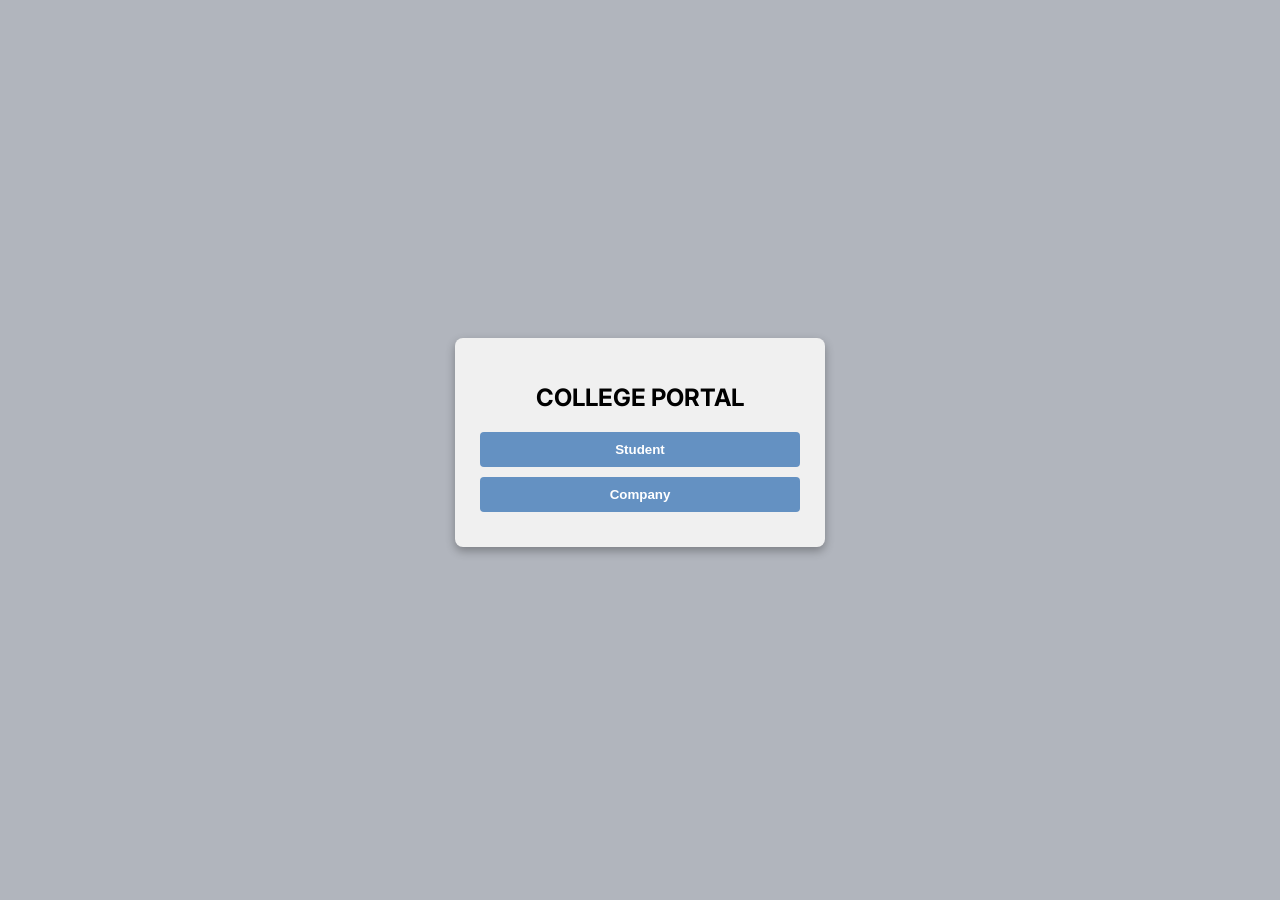
==== index.html @ a31f24ee "placement project new project name college placement" ====
<!DOCTYPE html>
<html lang="en">
<head>
<meta charset="UTF-8">
<meta name="viewport" content="width=device-width, initial-scale=1.0">
<title>College Portal</title>

<link rel="stylesheet" href="stylee.css">
<link rel="stylesheet" href="https://cdnjs.cloudflare.com/ajax/libs/font-awesome/6.5.0/css/all.min.css">
<link href="https://fonts.googleapis.com/css2?family=Inter:wght@300;400;600&display=swap" rel="stylesheet">

</head>
<body>

<div id="loginpage">

    <div class="loginoptions" id="loginoptions">
        <h2>College Portal</h2>
        <button type="button" class="studentbtn" onclick="showStudentLogin()">Student</button>
        <button type="button" class="companybtn" onclick="showCompanyLogin()">Company</button>
    </div>

    <div class="studentlogin" id="studentlogin" style="display:none;">
        <h2>Student Login</h2>
        <div id="student_login_msg" class="form-msg"></div>

        <label>Username :</label>
        <input type="text" id="student_login_username" placeholder="Username">

        <label>Password :</label>
        <input type="password" id="student_login_password" placeholder="Password">

        <button type="button" class="loginbtn" onclick="studentLogin()">Login</button>
        <button type="button" class="backbtn" onclick="showOptions()">Back</button>

        <p>
            Don't have an account?
            <a href="#" onclick="showStudentRegister()">Register here</a>
        </p>
    </div>

    <div class="companylogin" id="companylogin" style="display:none;">
        <h2>Company Login</h2>
        <div id="company_login_msg" class="form-msg"></div>

        <label>Company Name :</label>
        <input type="text" id="company_login_name" placeholder="Company Name">

        <label>Password :</label>
        <input type="password" id="company_login_password" placeholder="Password">

        <button type="button" class="loginbtn" onclick="companyLogin()">Login</button>
        <button type="button" class="backbtn" onclick="showOptions()">Back</button>

        <p>
            Don't have an account?
            <a href="#" onclick="showCompanyRegister()">Register here</a>
        </p>
    </div>

    <div class="studentregister" id="studentregister" style="display:none;">
        <h2>Student Registration</h2>
        <div id="student_reg_msg" class="form-msg"></div>

        <label>Full Name :</label>
        <input type="text" id="student_reg_fullname" placeholder="Full Name">

        <label>Department :</label>
        <input type="text" id="student_reg_department" placeholder="Department">

        <label>Phone Number :</label>
        <input type="number" id="student_reg_phone" placeholder="Phone Number">

        <label>Username :</label>
        <input type="text" id="student_reg_username" placeholder="Username">

        <label>Email :</label>
        <input type="email" id="student_reg_email" placeholder="Email">

        <label>Password :</label>
        <input type="password" id="student_reg_password" placeholder="Password">

        <button type="button" class="registerbtn" onclick="studentRegister()">Create Student Account</button>
        <button type="button" class="backbtn" onclick="showOptions()">Back</button>

        <p>
            Already have an account?
            <a href="#" onclick="showStudentLogin()">Login here</a>
        </p>
    </div>

    <div class="companyregister" id="companyregister" style="display:none;">
        <h2>Company Registration</h2>
        <div id="company_reg_msg" class="form-msg"></div>

        <label>Company Name :</label>
        <input type="text" id="company_reg_name" placeholder="Company Name">

        <label>Email :</label>
        <input type="email" id="company_reg_email" placeholder="Email">

        <label>Password :</label>
        <input type="password" id="company_reg_password" placeholder="Password">

        <button type="button" class="registerbtn" onclick="companyRegister()">Register Company <i class="fa-solid fa-arrow-right"></i></button>
        <button type="button" class="backbtn" onclick="showOptions()">Back</button>

        <p>
            Already have an account?
            <a href="#" onclick="showCompanyLogin()">Login here</a>
        </p>
    </div>

</div>

<script src="stylee.js"></script>
</body>
</html>
---- stylee.css ----
/* ===== index.html start ===== */
/* ==========================================================
   1. GLOBAL RESET & BODY
   ========================================================== */
body {
    font-family: 'Inter', sans-serif;
    background-color: #b1b5bd; /* Your chosen gray background */
    margin: 0;
    padding: 0;
    overflow-x: hidden;
}

/* ==========================================================
   2. LOGIN PAGE (index.html) - Kept exactly as your original
   ========================================================== */
#loginpage {
    height: 100vh;
    display: flex;
    justify-content: center;
    align-items: center;
    flex-direction: column;
}

.loginoptions,
.studentlogin,
.companylogin,
.studentregister,
.companyregister {
    background-color: #f0f0f0;
    padding: 25px;
    border-radius: 8px;
    box-shadow: 0 4px 10px rgba(0, 0, 0, 0.3);
    width: 320px;
    text-align: center;
    margin-bottom: 15px;
}

label {
    font-weight: 600;
    margin-bottom: 5px;
    display: block;
    text-align: left;
}

input {
    padding: 10px;
    border: 1px solid #ccc;
    border-radius: 4px;
    width: 100%;
    box-sizing: border-box;
    margin-bottom: 15px;
}

.studentbtn, .companybtn, .loginbtn, .registerbtn, .backbtn {
    padding: 10px;
    border: none;
    border-radius: 4px;
    cursor: pointer;
    font-weight: 600;
    transition: transform 0.3s, background-color 0.3s;
    width: 100%;
    margin-bottom: 10px;
}

.studentbtn, .companybtn, .loginbtn {
    background-color: #6491c2;
    color: white;
}

.registerbtn {
    background-color: #ec3131;
    color: white;
}

.backbtn {
    background-color: #999;
    color: white;
}

.studentbtn:hover, .companybtn:hover, .loginbtn:hover, .registerbtn:hover {
    transform: scale(1.02);
    opacity: 0.9;
}

h1, h2 {
    font-family: 'Inter', sans-serif;
    color: black;
    margin-bottom: 20px;
    text-transform: uppercase;
}

/* ==========================================================
   3. SIDEBAR NAVIGATION
   ========================================================== */
.sidebar {
    position: fixed;
    left: -250px;
    top: 0;
    width: 250px;
    height: 100%;
    background: #111827;
    color: white;
    transition: left 0.3s ease;
    padding-top: 20px;
    z-index: 1001;
}

.sidebar.active {
    left: 0;
}

.sidebar-header {
    text-align: center;
    padding: 0 20px;
}

.sidebar-header h2 {
    color: white;
    margin-bottom: 10px;
    text-transform: none;
}

.sidebar-menu {
    list-style: none;
    padding: 0;
    margin-top: 20px;
}

.sidebar-menu li {
    padding: 15px 25px;
    cursor: pointer;
    display: flex;
    align-items: center;
    gap: 15px;
}

.sidebar-menu li:hover {
    background: #374151;
}

/* ==========================================================
   4. MAIN CONTENT AREA (The Fix for Disappearing Icons)
   ========================================================== */
.main-content {
    background-color: rgb(198, 210, 216);
    min-height: 100vh;
    /* Added transition for width to ensure icons don't hide */
    transition: margin-left 0.3s ease, width 0.3s ease; 
    margin-left: 0;
    width: 100%;
    box-sizing: border-box;
}

/* Pushes content AND recalculates width so icons stay on screen */
.sidebar.active ~ .main-content {
    margin-left: 250px;
    width: calc(100% - 250px);
}

.top-navbar {
    background-color: white;
    display: flex;
    justify-content: space-between;
    align-items: center;
    padding: 15px 25px;
    box-shadow: 0 2px 4px rgba(0, 0, 0, 0.05);
}

.welcome-section {
    display: flex;
    align-items: center;
    gap: 15px;
}

.welcome-section h1 {
    font-size: 1.4rem;
    margin: 0;
    text-transform: none;
}

.menu-toggle {
    background: #f3f4f6;
    border: 1px solid #ddd;
    padding: 8px 12px;
    border-radius: 8px;
    cursor: pointer;
    font-size: 1.1rem;
}

/* SEARCH BAR */
.search-container {
    background: #f9fafb;
    border: 1px solid #6366f1;
    border-radius: 30px;
    padding: 8px 15px;
    display: flex;
    align-items: center;
    width: 300px;
}

.search-container input {
    border: none;
    background: transparent;
    margin: 0;
    padding: 5px;
    width: 100%;
}

/* USER ACTIONS (Bell & Profile) */
.user-actions {
    display: flex;
    align-items: center;
    gap: 15px;
}

.notification-icon {
    position: relative;
    font-size: 1.2rem;
    color: #f59e0b;
    cursor: pointer;
}

.notification-icon .dot {
    position: absolute;
    top: -2px;
    right: -2px;
    height: 8px;
    width: 8px;
    background: red;
    border-radius: 50%;
    border: 2px solid white;
}

.profile-circle {
    background: #6366f1;
    width: 40px;
    height: 40px;
    border-radius: 50%;
}

/* ==========================================================
   5. DASHBOARD HOME STYLES
   ========================================================== */
.dashboard-home {
    padding: 25px;
}

.stats-grid {
    display: grid;
    grid-template-columns: repeat(auto-fit, minmax(240px, 1fr));
    gap: 20px;
    margin-bottom: 30px;
}

.stat-card {
    background: white;
    padding: 20px;
    border-radius: 12px;
    display: flex;
    align-items: center;
    gap: 15px;
    box-shadow: 0 2px 10px rgba(0, 0, 0, 0.05);
    transition: transform 0.2s;
}

.stat-card:hover {
    transform: translateY(-5px);
}

.stat-icon {
    width: 50px;
    height: 50px;
    border-radius: 10px;
    display: flex;
    justify-content: center;
    align-items: center;
    font-size: 1.3rem;
}

.blue { background: #e0e7ff; color: #4338ca; }
.green { background: #dcfce7; color: #15803d; }
.orange { background: #fef3c7; color: #b45309; }

.stat-info h3 { margin: 0; font-size: 1.5rem; }
.stat-info p { margin: 0; color: #6b7280; font-size: 0.9rem; }

.recent-activity {
    background: white;
    padding: 25px;
    border-radius: 12px;
    box-shadow: 0 2px 10px rgba(0, 0, 0, 0.05);
}

.activity-item {
    display: flex;
    justify-content: space-between;
    padding: 15px 0;
    border-bottom: 1px solid #f3f4f6;
    background-color: #d7dadd;
    padding: 10px;
    border-radius: 5px;
    transition: transform 0.3s;

}
.activity-item:hover {
    transform: translateY(-3px);
    background-color: #f7f9fb;
}

.activity-item:last-child {
    border-bottom: none;
}

/* Success/Error Messages */
.form-msg {
    margin-bottom: 15px;
    padding: 10px;
    border-radius: 4px;
    font-size: 14px;
    display: none;
}
.msg-error { display: block; background: #fee2e2; color: #b91c1c; }
.msg-success { display: block; background: #dcfce7; color: #15803d; }


/* Container for the Grid */
.dashboard-jobs {
    padding: 30px;
    display: grid;
    grid-template-columns: repeat(auto-fit, minmax(300px, 1fr));
    gap: 30px;
    background-color: transparent; /* Changed to match dashboard feel */
}

/* Individual Job Card */
.job-card {
    background: white;
    border-radius: 15px;
    overflow: hidden;
    box-shadow: 0 10px 20px rgba(0,0,0,0.1);
    display: flex;
    flex-direction: column;
    transition: transform 0.3s ease;
}

.job-card:hover {
    transform: translateY(-10px);
}

/* Images at Top and Bottom */
.card-img-top {
    width: 100%;
    height: 300px; /* Reduced height to fit both */
    object-fit: cover;
    display: block;
}

/* Content inside the card */
.job-details {
    padding: 20px;
    text-align: center;
}

.job-title {
    color: #111827;
    font-size: 1.5rem;
    margin-bottom: 10px;
    text-transform: uppercase;
}

.job-details p {
    margin: 8px 0;
    font-size: 0.95rem;
    color: #4b5563;
}

.apply-btn {
    margin-top: 15px;
    padding: 10px 20px;
    background-color: #6366f1;
    color: white;
    border: none;
    border-radius: 5px;
    cursor: pointer;
    font-weight: bold;
    width: 100%;
}

.apply-btn:hover {
    background-color: #4338ca;
}
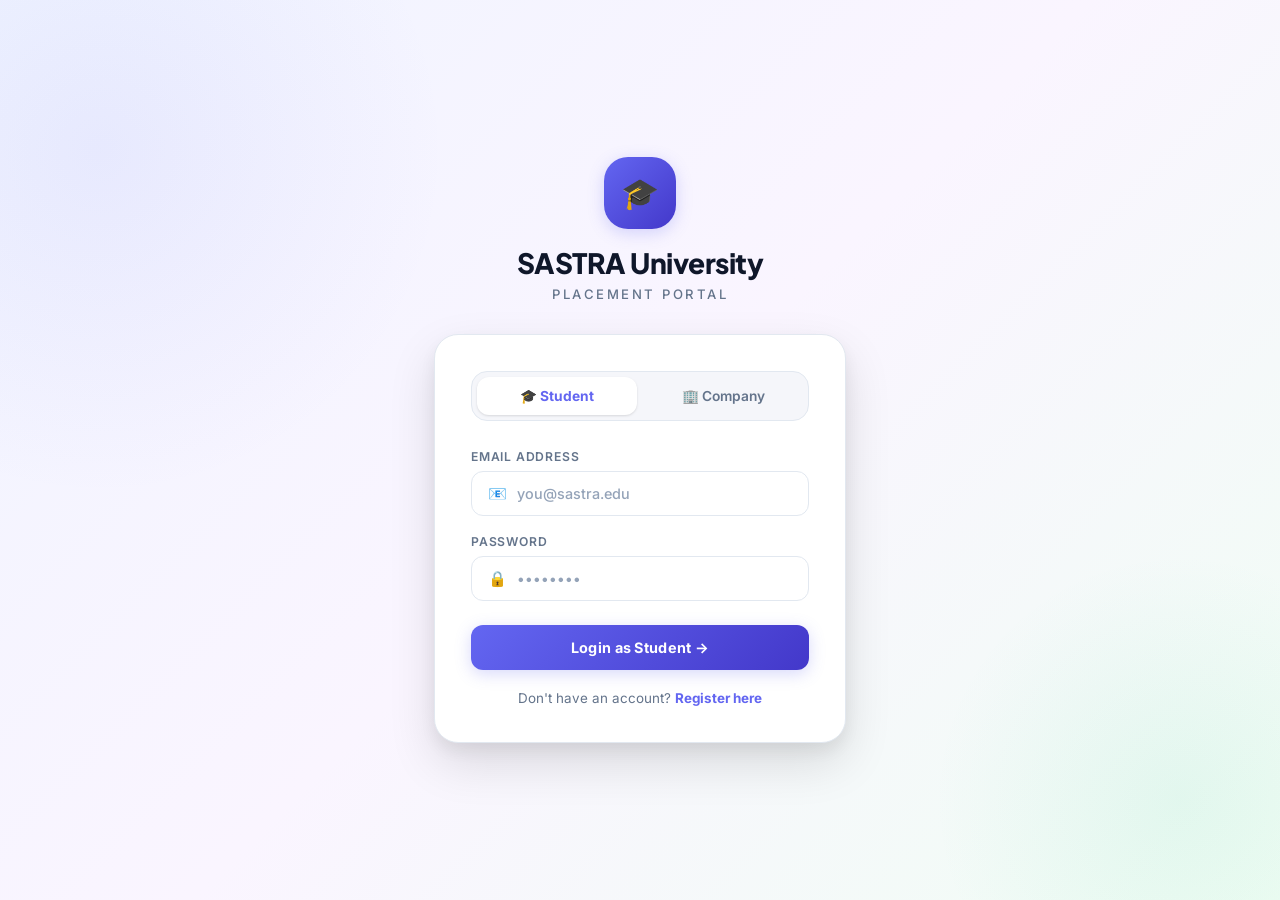
==== commit 5bd3fdce: "change project structure" ====
--- a/index.html
+++ b/index.html
@@ -1,118 +1,271 @@
 <!DOCTYPE html>
 <html lang="en">
 <head>
-<meta charset="UTF-8">
-<meta name="viewport" content="width=device-width, initial-scale=1.0">
-<title>College Portal</title>
-
-<link rel="stylesheet" href="stylee.css">
-<link rel="stylesheet" href="https://cdnjs.cloudflare.com/ajax/libs/font-awesome/6.5.0/css/all.min.css">
-<link href="https://fonts.googleapis.com/css2?family=Inter:wght@300;400;600&display=swap" rel="stylesheet">
-
+  <meta charset="UTF-8" />
+  <meta name="viewport" content="width=device-width, initial-scale=1.0"/>
+  <title>Sastra College – Placement Portal</title>
+  <link rel="stylesheet" href="style.css"/>
 </head>
 <body>
 
-<div id="loginpage">
-
-    <div class="loginoptions" id="loginoptions">
-        <h2>College Portal</h2>
-        <button type="button" class="studentbtn" onclick="showStudentLogin()">Student</button>
-        <button type="button" class="companybtn" onclick="showCompanyLogin()">Company</button>
+<div class="login-page">
+
+  <div class="login-container">
+
+    <!-- Logo -->
+    <div class="login-logo">
+      <div class="logo-icon">🎓</div>
+      <h1>SASTRA University</h1>
+      <p>Placement Portal</p>
     </div>
 
-    <div class="studentlogin" id="studentlogin" style="display:none;">
-        <h2>Student Login</h2>
-        <div id="student_login_msg" class="form-msg"></div>
-
-        <label>Username :</label>
-        <input type="text" id="student_login_username" placeholder="Username">
-
-        <label>Password :</label>
-        <input type="password" id="student_login_password" placeholder="Password">
-
-        <button type="button" class="loginbtn" onclick="studentLogin()">Login</button>
-        <button type="button" class="backbtn" onclick="showOptions()">Back</button>
-
-        <p>
-            Don't have an account?
-            <a href="#" onclick="showStudentRegister()">Register here</a>
-        </p>
+    <!-- Login Card -->
+    <div class="login-card">
+
+      <!-- Toggle -->
+      <div class="login-toggle">
+        <div class="toggle-btn active" id="studentTab" onclick="switchMode('student')">🎓 Student</div>
+        <div class="toggle-btn" id="companyTab" onclick="switchMode('company')">🏢 Company</div>
+      </div>
+
+      <!-- Student Form -->
+      <form class="login-form" id="studentForm" onsubmit="handleLogin(event, 'student')">
+
+        <div id="registerFields" style="display:none; flex-direction:column; gap:20px;">
+          <div class="form-group">
+            <label>Full Name</label>
+            <div class="input-wrapper">
+              <span class="input-icon">👤</span>
+              <input type="text" id="regName" placeholder="e.g. Arun Kumar"/>
+            </div>
+          </div>
+          <div class="form-group">
+            <label>Department</label>
+            <div class="input-wrapper">
+              <span class="input-icon">🏛️</span>
+              <input type="text" id="regDept" placeholder="e.g. B.Tech CSE"/>
+            </div>
+          </div>
+          <div class="form-group">
+            <label>Register Number</label>
+            <div class="input-wrapper">
+              <span class="input-icon">🪪</span>
+              <input type="text" id="regRollNo" placeholder="e.g. 121003567"/>
+            </div>
+          </div>
+        </div>
+
+        <div class="form-group">
+          <label>Email Address</label>
+          <div class="input-wrapper">
+            <span class="input-icon">📧</span>
+            <input type="email" id="studentEmail" placeholder="you@sastra.edu" required/>
+          </div>
+        </div>
+
+        <div class="form-group">
+          <label>Password</label>
+          <div class="input-wrapper">
+            <span class="input-icon">🔒</span>
+            <input type="password" id="studentPassword" placeholder="••••••••" required/>
+          </div>
+        </div>
+
+        <button type="submit" class="btn-accent" id="studentSubmitBtn">Login as Student →</button>
+      </form>
+
+      <!-- Company Form -->
+      <form class="login-form" id="companyForm" style="display:none;" onsubmit="handleLogin(event, 'company')">
+
+        <div id="companyRegFields" style="display:none; flex-direction:column; gap:20px;">
+          <div class="form-group">
+            <label>Company Name</label>
+            <div class="input-wrapper">
+              <span class="input-icon">🏢</span>
+              <input type="text" id="compRegName" placeholder="e.g. Infosys Limited"/>
+            </div>
+          </div>
+          <div class="form-group">
+            <label>Industry</label>
+            <div class="input-wrapper">
+              <span class="input-icon">⚙️</span>
+              <input type="text" id="compRegIndustry" placeholder="e.g. Information Technology"/>
+            </div>
+          </div>
+        </div>
+
+        <div class="form-group">
+          <label>Company Email</label>
+          <div class="input-wrapper">
+            <span class="input-icon">📧</span>
+            <input type="email" id="companyEmail" placeholder="hr@company.com" required/>
+          </div>
+        </div>
+
+        <div class="form-group">
+          <label>Password</label>
+          <div class="input-wrapper">
+            <span class="input-icon">🔒</span>
+            <input type="password" id="companyPassword" placeholder="••••••••" required/>
+          </div>
+        </div>
+
+        <button type="submit" class="btn-accent" id="companySubmitBtn">Login as Company →</button>
+      </form>
+
+      <div class="login-footer">
+        <span id="footerText">Don't have an account?</span>
+        <a href="#" id="toggleFormLink" onclick="toggleRegister(event)"> Register here</a>
+      </div>
+
     </div>
-
-    <div class="companylogin" id="companylogin" style="display:none;">
-        <h2>Company Login</h2>
-        <div id="company_login_msg" class="form-msg"></div>
-
-        <label>Company Name :</label>
-        <input type="text" id="company_login_name" placeholder="Company Name">
-
-        <label>Password :</label>
-        <input type="password" id="company_login_password" placeholder="Password">
-
-        <button type="button" class="loginbtn" onclick="companyLogin()">Login</button>
-        <button type="button" class="backbtn" onclick="showOptions()">Back</button>
-
-        <p>
-            Don't have an account?
-            <a href="#" onclick="showCompanyRegister()">Register here</a>
-        </p>
-    </div>
-
-    <div class="studentregister" id="studentregister" style="display:none;">
-        <h2>Student Registration</h2>
-        <div id="student_reg_msg" class="form-msg"></div>
-
-        <label>Full Name :</label>
-        <input type="text" id="student_reg_fullname" placeholder="Full Name">
-
-        <label>Department :</label>
-        <input type="text" id="student_reg_department" placeholder="Department">
-
-        <label>Phone Number :</label>
-        <input type="number" id="student_reg_phone" placeholder="Phone Number">
-
-        <label>Username :</label>
-        <input type="text" id="student_reg_username" placeholder="Username">
-
-        <label>Email :</label>
-        <input type="email" id="student_reg_email" placeholder="Email">
-
-        <label>Password :</label>
-        <input type="password" id="student_reg_password" placeholder="Password">
-
-        <button type="button" class="registerbtn" onclick="studentRegister()">Create Student Account</button>
-        <button type="button" class="backbtn" onclick="showOptions()">Back</button>
-
-        <p>
-            Already have an account?
-            <a href="#" onclick="showStudentLogin()">Login here</a>
-        </p>
-    </div>
-
-    <div class="companyregister" id="companyregister" style="display:none;">
-        <h2>Company Registration</h2>
-        <div id="company_reg_msg" class="form-msg"></div>
-
-        <label>Company Name :</label>
-        <input type="text" id="company_reg_name" placeholder="Company Name">
-
-        <label>Email :</label>
-        <input type="email" id="company_reg_email" placeholder="Email">
-
-        <label>Password :</label>
-        <input type="password" id="company_reg_password" placeholder="Password">
-
-        <button type="button" class="registerbtn" onclick="companyRegister()">Register Company <i class="fa-solid fa-arrow-right"></i></button>
-        <button type="button" class="backbtn" onclick="showOptions()">Back</button>
-
-        <p>
-            Already have an account?
-            <a href="#" onclick="showCompanyLogin()">Login here</a>
-        </p>
-    </div>
+  </div>
 
 </div>
 
-<script src="stylee.js"></script>
+<div id="toast-container"></div>
+
+<script>
+  // ===== STATE =====
+  let currentMode = 'student';
+  let isRegister = false;
+
+  // ===== SWITCH STUDENT / COMPANY =====
+  function switchMode(mode) {
+    currentMode = mode;
+    document.getElementById('studentTab').classList.toggle('active', mode === 'student');
+    document.getElementById('companyTab').classList.toggle('active', mode === 'company');
+    document.getElementById('studentForm').style.display  = mode === 'student' ? 'flex' : 'none';
+    document.getElementById('companyForm').style.display  = mode === 'company' ? 'flex' : 'none';
+    // Reset register state
+    isRegister = false;
+    updateFormUI();
+  }
+
+  // ===== TOGGLE REGISTER / LOGIN =====
+  function toggleRegister(e) {
+    e.preventDefault();
+    isRegister = !isRegister;
+    updateFormUI();
+  }
+
+  function updateFormUI() {
+    const regFields    = document.getElementById('registerFields');
+    const compRegFields = document.getElementById('companyRegFields');
+    const footerText   = document.getElementById('footerText');
+    const link         = document.getElementById('toggleFormLink');
+    const studentBtn   = document.getElementById('studentSubmitBtn');
+    const companyBtn   = document.getElementById('companySubmitBtn');
+
+    if (isRegister) {
+      regFields.style.display     = 'flex';
+      compRegFields.style.display = 'flex';
+      footerText.textContent      = 'Already have an account?';
+      link.textContent            = ' Login here';
+      studentBtn.textContent      = 'Create Student Account →';
+      companyBtn.textContent      = 'Register Company →';
+    } else {
+      regFields.style.display     = 'none';
+      compRegFields.style.display = 'none';
+      footerText.textContent      = "Don't have an account?";
+      link.textContent            = ' Register here';
+      studentBtn.textContent      = 'Login as Student →';
+      companyBtn.textContent      = 'Login as Company →';
+    }
+  }
+
+  // ===== HANDLE LOGIN / REGISTER =====
+  function handleLogin(e, type) {
+    e.preventDefault();
+
+    if (type === 'student') {
+      const email = document.getElementById('studentEmail').value;
+      const pass  = document.getElementById('studentPassword').value;
+
+      if (isRegister) {
+        const name   = document.getElementById('regName').value;
+        const dept   = document.getElementById('regDept').value;
+        const rollNo = document.getElementById('regRollNo').value;
+
+        if (!name || !dept || !rollNo) { showToast('Please fill all fields!', 'error'); return; }
+
+        const studentData = { name, dept, rollNo, email, pass,
+          skills: ['JavaScript', 'Python', 'SQL', 'React'],
+          projects: [
+            { title: 'E-Commerce Website', desc: 'Full-stack shopping portal with payment integration.', tags: ['React', 'Node.js', 'MongoDB'] },
+            { title: 'Library Management System', desc: 'Desktop app for tracking books and members.', tags: ['Java', 'MySQL'] }
+          ]
+        };
+        localStorage.setItem('sastra_student', JSON.stringify(studentData));
+        localStorage.setItem('sastra_user_type', 'student');
+        showToast('Account created! Redirecting…', 'success');
+        setTimeout(() => window.location.href = 'dashboard.html', 1200);
+
+      } else {
+        const stored = JSON.parse(localStorage.getItem('sastra_student') || '{}');
+        if (stored.email === email && stored.pass === pass) {
+          localStorage.setItem('sastra_user_type', 'student');
+          showToast('Welcome back, ' + stored.name + '!', 'success');
+          setTimeout(() => window.location.href = 'dashboard.html', 1000);
+        } else {
+          // Demo: auto-create a demo student
+          const demoStudent = {
+            name: 'Arun Kumar', dept: 'B.Tech CSE', rollNo: '121003567', email, pass,
+            skills: ['JavaScript', 'Python', 'React', 'SQL', 'Node.js', 'C++', 'Data Structures', 'Machine Learning'],
+            projects: [
+              { title: 'Smart Attendance System', desc: 'Face-recognition based attendance tracker using OpenCV and Python Flask backend.', tags: ['Python', 'OpenCV', 'Flask'] },
+              { title: 'E-Commerce Platform', desc: 'MERN stack shopping portal with Razorpay payment gateway and admin panel.', tags: ['React', 'Node.js', 'MongoDB'] },
+              { title: 'Library Management System', desc: 'Java Swing desktop application for managing books and member records with MySQL.', tags: ['Java', 'MySQL', 'Swing'] }
+            ]
+          };
+          localStorage.setItem('sastra_student', JSON.stringify(demoStudent));
+          localStorage.setItem('sastra_user_type', 'student');
+          showToast('Demo login successful! Welcome, Arun!', 'info');
+          setTimeout(() => window.location.href = 'dashboard.html', 1200);
+        }
+      }
+
+    } else {
+      const email = document.getElementById('companyEmail').value;
+      const pass  = document.getElementById('companyPassword').value;
+
+      if (isRegister) {
+        const name     = document.getElementById('compRegName').value;
+        const industry = document.getElementById('compRegIndustry').value;
+        if (!name || !industry) { showToast('Please fill all fields!', 'error'); return; }
+
+        const compData = { name, industry, email, pass };
+        localStorage.setItem('sastra_company', JSON.stringify(compData));
+        localStorage.setItem('sastra_user_type', 'company');
+        showToast('Company registered! Redirecting…', 'success');
+        setTimeout(() => window.location.href = 'company.html', 1200);
+      } else {
+        const stored = JSON.parse(localStorage.getItem('sastra_company') || '{}');
+        if (stored.email === email && stored.pass === pass) {
+          localStorage.setItem('sastra_user_type', 'company');
+          showToast('Welcome back, ' + stored.name + '!', 'success');
+          setTimeout(() => window.location.href = 'company.html', 1000);
+        } else {
+          const demoComp = { name: 'TCS Recruitment', industry: 'Information Technology', email, pass };
+          localStorage.setItem('sastra_company', JSON.stringify(demoComp));
+          localStorage.setItem('sastra_user_type', 'company');
+          showToast('Demo company login successful!', 'info');
+          setTimeout(() => window.location.href = 'company.html', 1200);
+        }
+      }
+    }
+  }
+
+  // ===== TOAST =====
+  function showToast(message, type = 'info') {
+    const icons = { success: '✅', error: '❌', info: 'ℹ️' };
+    const toast = document.createElement('div');
+    toast.className = `toast ${type}`;
+    toast.innerHTML = `<span class="toast-icon">${icons[type]}</span><span>${message}</span>`;
+    document.getElementById('toast-container').appendChild(toast);
+    setTimeout(() => toast.remove(), 3200);
+  }
+</script>
+
 </body>
-</html>+</html>
--- a/style.css
+++ b/style.css
@@ -0,0 +1,1545 @@
+@import url('https://fonts.googleapis.com/css2?family=Inter:wght@300;400;500;600;700;800;900&family=Plus+Jakarta+Sans:wght@400;500;600;700;800&display=swap');
+
+/* ===========================
+   DESIGN TOKENS
+   =========================== */
+:root {
+  /* Surface Colors */
+  --bg-base:        #f5f6fa;
+  --bg-white:       #ffffff;
+  --bg-card:        #ffffff;
+  --bg-sidebar:     #0f172a;
+  --bg-hover:       #f1f5f9;
+
+  /* Accent Palette — Indigo */
+  --accent:         #6366f1;
+  --accent-light:   #818cf8;
+  --accent-dark:    #4338ca;
+  --accent-bg:      #eef2ff;
+
+  /* Semantic Colors */
+  --success:        #10b981;
+  --success-bg:     #d1fae5;
+  --warning:        #f59e0b;
+  --warning-bg:     #fef3c7;
+  --danger:         #ef4444;
+  --danger-bg:      #fee2e2;
+  --info:           #3b82f6;
+  --info-bg:        #dbeafe;
+
+  /* Text */
+  --text-primary:   #0f172a;
+  --text-secondary: #64748b;
+  --text-muted:     #94a3b8;
+  --text-sidebar:   #94a3b8;
+  --text-sidebar-active: #ffffff;
+
+  /* Border */
+  --border:         #e2e8f0;
+  --border-focus:   #6366f1;
+
+  /* Shadow */
+  --shadow-xs:  0 1px 2px rgba(0,0,0,0.05);
+  --shadow-sm:  0 1px 3px rgba(0,0,0,0.08), 0 1px 2px rgba(0,0,0,0.05);
+  --shadow-md:  0 4px 6px rgba(0,0,0,0.07), 0 2px 4px rgba(0,0,0,0.05);
+  --shadow-lg:  0 10px 24px rgba(0,0,0,0.09), 0 4px 8px rgba(0,0,0,0.04);
+  --shadow-xl:  0 20px 48px rgba(0,0,0,0.12), 0 8px 16px rgba(0,0,0,0.06);
+  --shadow-accent: 0 4px 16px rgba(99,102,241,0.25);
+
+  /* Layout */
+  --sidebar-width:  260px;
+  --header-height:  68px;
+
+  /* Radii */
+  --r-sm:   8px;
+  --r-md:   12px;
+  --r-lg:   16px;
+  --r-xl:   24px;
+  --r-full: 9999px;
+
+  /* Transitions */
+  --t-fast:   all 0.15s ease;
+  --t-base:   all 0.25s ease;
+  --t-slow:   all 0.35s cubic-bezier(0.4, 0, 0.2, 1);
+}
+
+/* ===========================
+   GLOBAL RESET & BASE
+   =========================== */
+*, *::before, *::after {
+  box-sizing: border-box;
+  margin: 0;
+  padding: 0;
+}
+
+html { scroll-behavior: smooth; }
+
+body {
+  font-family: 'Inter', sans-serif;
+  background-color: var(--bg-base);
+  color: var(--text-primary);
+  min-height: 100vh;
+  overflow-x: hidden;
+  -webkit-font-smoothing: antialiased;
+}
+
+a { text-decoration: none; color: inherit; }
+ul { list-style: none; }
+button { cursor: pointer; font-family: inherit; border: none; background: none; }
+input, textarea, select { font-family: inherit; outline: none; border: none; background: none; }
+
+/* ===========================
+   SCROLLBAR
+   =========================== */
+::-webkit-scrollbar { width: 5px; }
+::-webkit-scrollbar-track { background: transparent; }
+::-webkit-scrollbar-thumb {
+  background: var(--border);
+  border-radius: var(--r-full);
+}
+::-webkit-scrollbar-thumb:hover { background: var(--text-muted); }
+
+/* ===========================
+   LOGIN PAGE
+   =========================== */
+.login-page {
+  min-height: 100vh;
+  display: flex;
+  align-items: center;
+  justify-content: center;
+  background: linear-gradient(135deg, #f0f4ff 0%, #faf5ff 50%, #f0fdf4 100%);
+  position: relative;
+  overflow: hidden;
+}
+
+/* Decorative blobs */
+.login-page::before {
+  content: '';
+  position: absolute;
+  width: 700px; height: 700px;
+  border-radius: 50%;
+  background: radial-gradient(circle, rgba(99,102,241,0.08) 0%, transparent 70%);
+  top: -200px; left: -250px;
+  pointer-events: none;
+}
+
+.login-page::after {
+  content: '';
+  position: absolute;
+  width: 500px; height: 500px;
+  border-radius: 50%;
+  background: radial-gradient(circle, rgba(16,185,129,0.07) 0%, transparent 70%);
+  bottom: -150px; right: -150px;
+  pointer-events: none;
+}
+
+.login-container {
+  width: 100%;
+  max-width: 460px;
+  padding: 24px;
+  position: relative;
+  z-index: 1;
+  animation: fadeSlideUp 0.5s ease both;
+}
+
+@keyframes fadeSlideUp {
+  from { opacity: 0; transform: translateY(20px); }
+  to   { opacity: 1; transform: translateY(0); }
+}
+
+/* Logo */
+.login-logo {
+  text-align: center;
+  margin-bottom: 32px;
+}
+
+.login-logo .logo-icon {
+  width: 72px; height: 72px;
+  border-radius: var(--r-xl);
+  background: linear-gradient(135deg, var(--accent), var(--accent-dark));
+  display: flex; align-items: center; justify-content: center;
+  margin: 0 auto 16px;
+  font-size: 1.9rem;
+  box-shadow: var(--shadow-accent);
+}
+
+.login-logo h1 {
+  font-family: 'Plus Jakarta Sans', sans-serif;
+  font-size: 1.75rem;
+  font-weight: 800;
+  color: var(--text-primary);
+  letter-spacing: -0.5px;
+}
+
+.login-logo p {
+  color: var(--text-secondary);
+  font-size: 0.82rem;
+  font-weight: 500;
+  letter-spacing: 2.5px;
+  text-transform: uppercase;
+  margin-top: 6px;
+}
+
+/* Login Card */
+.login-card {
+  background: var(--bg-white);
+  border-radius: var(--r-xl);
+  box-shadow: var(--shadow-xl);
+  padding: 36px;
+  border: 1px solid var(--border);
+}
+
+/* Toggle Tabs */
+.login-toggle {
+  display: flex;
+  gap: 6px;
+  padding: 5px;
+  border-radius: var(--r-lg);
+  background: var(--bg-base);
+  border: 1px solid var(--border);
+  margin-bottom: 28px;
+}
+
+.toggle-btn {
+  flex: 1;
+  padding: 11px;
+  border-radius: var(--r-md);
+  font-size: 0.86rem;
+  font-weight: 600;
+  color: var(--text-secondary);
+  transition: var(--t-base);
+  text-align: center;
+  cursor: pointer;
+}
+
+.toggle-btn.active {
+  background: var(--bg-white);
+  color: var(--accent);
+  box-shadow: var(--shadow-sm);
+  font-weight: 700;
+}
+
+/* Form */
+.login-form { display: flex; flex-direction: column; gap: 18px; }
+.form-group { display: flex; flex-direction: column; gap: 7px; }
+
+.form-group label {
+  font-size: 0.76rem;
+  font-weight: 600;
+  color: var(--text-secondary);
+  letter-spacing: 0.8px;
+  text-transform: uppercase;
+}
+
+.input-wrapper {
+  display: flex;
+  align-items: center;
+  gap: 10px;
+  padding: 12px 16px;
+  border-radius: var(--r-md);
+  border: 1.5px solid var(--border);
+  background: var(--bg-white);
+  transition: var(--t-fast);
+}
+
+.input-wrapper:focus-within {
+  border-color: var(--accent);
+  box-shadow: 0 0 0 3px rgba(99,102,241,0.1);
+}
+
+.input-wrapper .input-icon {
+  font-size: 0.95rem;
+  color: var(--text-muted);
+  flex-shrink: 0;
+}
+
+.input-wrapper input {
+  flex: 1;
+  font-size: 0.9rem;
+  color: var(--text-primary);
+  font-weight: 500;
+}
+
+.input-wrapper input::placeholder { color: var(--text-muted); }
+
+/* Primary Button */
+.btn-accent {
+  padding: 14px;
+  border-radius: var(--r-md);
+  background: linear-gradient(135deg, var(--accent), var(--accent-dark));
+  color: white;
+  font-size: 0.9rem;
+  font-weight: 700;
+  letter-spacing: 0.3px;
+  box-shadow: var(--shadow-accent);
+  transition: var(--t-base);
+  width: 100%;
+  margin-top: 6px;
+}
+
+.btn-accent:hover {
+  transform: translateY(-1px);
+  box-shadow: 0 6px 24px rgba(99,102,241,0.35);
+}
+
+.btn-accent:active {
+  transform: translateY(0);
+  box-shadow: var(--shadow-sm);
+}
+
+.login-footer {
+  text-align: center;
+  margin-top: 20px;
+  font-size: 0.84rem;
+  color: var(--text-secondary);
+}
+
+.login-footer a {
+  color: var(--accent);
+  font-weight: 700;
+}
+
+/* ===========================
+   LAYOUT (DASHBOARD)
+   =========================== */
+.app-layout {
+  display: flex;
+  min-height: 100vh;
+}
+
+/* ===========================
+   SIDEBAR — Dark
+   =========================== */
+.sidebar {
+  width: var(--sidebar-width);
+  min-height: 100vh;
+  background: var(--bg-sidebar);
+  display: flex;
+  flex-direction: column;
+  position: fixed;
+  top: 0; left: 0;
+  z-index: 100;
+  transition: transform 0.3s cubic-bezier(0.4, 0, 0.2, 1);
+  padding: 0 0 24px;
+  border-right: 1px solid rgba(255,255,255,0.05);
+}
+
+.sidebar.collapsed { transform: translateX(calc(-1 * var(--sidebar-width))); }
+
+/* Brand */
+.sidebar-brand {
+  padding: 24px 20px 18px;
+  border-bottom: 1px solid rgba(255,255,255,0.07);
+  margin-bottom: 16px;
+}
+
+.brand-inner {
+  display: flex;
+  align-items: center;
+  gap: 12px;
+}
+
+.brand-icon {
+  width: 42px; height: 42px;
+  border-radius: var(--r-md);
+  background: linear-gradient(135deg, var(--accent), var(--accent-dark));
+  display: flex; align-items: center; justify-content: center;
+  font-size: 1.15rem;
+  box-shadow: 0 4px 12px rgba(99,102,241,0.4);
+  flex-shrink: 0;
+}
+
+.brand-text h2 {
+  font-family: 'Plus Jakarta Sans', sans-serif;
+  font-size: 1rem;
+  font-weight: 800;
+  color: #ffffff;
+  line-height: 1.1;
+}
+
+.brand-text span {
+  font-size: 0.67rem;
+  font-weight: 500;
+  color: var(--accent-light);
+  letter-spacing: 1.5px;
+  text-transform: uppercase;
+}
+
+/* Section Label */
+.sidebar-section-label {
+  padding: 6px 20px 5px;
+  font-size: 0.63rem;
+  font-weight: 700;
+  color: rgba(148,163,184,0.5);
+  letter-spacing: 2px;
+  text-transform: uppercase;
+}
+
+.sidebar-nav { flex: 1; padding: 0 10px; }
+
+/* Nav Item */
+.nav-item {
+  display: flex;
+  align-items: center;
+  gap: 12px;
+  padding: 11px 14px;
+  border-radius: var(--r-md);
+  color: var(--text-sidebar);
+  font-size: 0.86rem;
+  font-weight: 500;
+  transition: var(--t-base);
+  cursor: pointer;
+  margin-bottom: 3px;
+  position: relative;
+}
+
+.nav-item:hover {
+  color: #ffffff;
+  background: rgba(255,255,255,0.07);
+}
+
+.nav-item.active {
+  color: #ffffff;
+  background: linear-gradient(135deg, rgba(99,102,241,0.25), rgba(67,56,202,0.2));
+  border: 1px solid rgba(99,102,241,0.25);
+  font-weight: 600;
+}
+
+.nav-item.active .nav-icon { color: var(--accent-light); }
+
+.nav-item .nav-icon {
+  font-size: 1rem;
+  flex-shrink: 0;
+  width: 20px;
+  text-align: center;
+}
+
+.nav-item .nav-badge {
+  margin-left: auto;
+  background: var(--accent);
+  color: white;
+  font-size: 0.62rem;
+  font-weight: 700;
+  padding: 2px 7px;
+  border-radius: var(--r-full);
+  min-width: 20px;
+  text-align: center;
+}
+
+/* Sidebar Footer */
+.sidebar-footer {
+  padding: 16px 10px 0;
+  border-top: 1px solid rgba(255,255,255,0.07);
+  margin-top: auto;
+}
+
+.user-card {
+  display: flex;
+  align-items: center;
+  gap: 10px;
+  padding: 12px;
+  border-radius: var(--r-md);
+  background: rgba(255,255,255,0.05);
+  border: 1px solid rgba(255,255,255,0.08);
+  transition: var(--t-base);
+}
+
+.user-card:hover { background: rgba(255,255,255,0.08); }
+
+.user-avatar-sm {
+  width: 36px; height: 36px;
+  border-radius: var(--r-sm);
+  background: linear-gradient(135deg, var(--accent-light), var(--accent));
+  display: flex; align-items: center; justify-content: center;
+  color: white;
+  font-weight: 800;
+  font-size: 0.85rem;
+  flex-shrink: 0;
+}
+
+.user-card-info h4 { font-size: 0.82rem; font-weight: 700; color: #fff; }
+.user-card-info p  { font-size: 0.7rem;  color: var(--text-sidebar); margin-top: 1px; }
+
+/* Mobile toggle */
+.sidebar-toggle-mobile {
+  display: none;
+  position: fixed;
+  bottom: 24px;
+  left: 20px;
+  z-index: 200;
+  width: 50px; height: 50px;
+  border-radius: var(--r-full);
+  background: linear-gradient(135deg, var(--accent), var(--accent-dark));
+  color: white;
+  font-size: 1.2rem;
+  box-shadow: var(--shadow-accent);
+  align-items: center;
+  justify-content: center;
+  border: none;
+}
+
+/* ===========================
+   MAIN CONTENT
+   =========================== */
+.main-content {
+  margin-left: var(--sidebar-width);
+  flex: 1;
+  display: flex;
+  flex-direction: column;
+  min-height: 100vh;
+  background: var(--bg-base);
+  transition: margin-left 0.3s cubic-bezier(0.4, 0, 0.2, 1);
+}
+
+.main-content.expanded { margin-left: 0; }
+
+/* ===========================
+   HEADER
+   =========================== */
+.header {
+  height: var(--header-height);
+  background: var(--bg-white);
+  border-bottom: 1px solid var(--border);
+  display: flex;
+  align-items: center;
+  justify-content: space-between;
+  padding: 0 28px;
+  position: sticky;
+  top: 0;
+  z-index: 50;
+  box-shadow: var(--shadow-xs);
+}
+
+.header-left {
+  display: flex;
+  align-items: center;
+  gap: 14px;
+}
+
+.menu-toggle {
+  width: 40px; height: 40px;
+  border-radius: var(--r-md);
+  display: flex; align-items: center; justify-content: center;
+  color: var(--text-secondary);
+  font-size: 1.05rem;
+  transition: var(--t-fast);
+  cursor: pointer;
+  border: 1px solid var(--border);
+}
+
+.menu-toggle:hover {
+  background: var(--bg-base);
+  color: var(--accent);
+}
+
+.header-title h2 {
+  font-family: 'Plus Jakarta Sans', sans-serif;
+  font-size: 1.1rem;
+  font-weight: 700;
+  color: var(--text-primary);
+}
+
+.header-title p { font-size: 0.74rem; color: var(--text-secondary); margin-top: 1px; }
+
+/* Search Bar */
+.search-bar {
+  display: flex;
+  align-items: center;
+  gap: 10px;
+  padding: 10px 16px;
+  border-radius: var(--r-full);
+  border: 1.5px solid var(--border);
+  background: var(--bg-base);
+  width: 280px;
+  transition: var(--t-fast);
+}
+
+.search-bar:focus-within {
+  border-color: var(--accent);
+  background: var(--bg-white);
+  box-shadow: 0 0 0 3px rgba(99,102,241,0.1);
+}
+
+.search-bar .search-icon { color: var(--text-muted); font-size: 0.85rem; }
+.search-bar input { flex: 1; font-size: 0.86rem; color: var(--text-primary); }
+.search-bar input::placeholder { color: var(--text-muted); }
+
+.header-right {
+  display: flex;
+  align-items: center;
+  gap: 12px;
+}
+
+.header-btn {
+  width: 40px; height: 40px;
+  border-radius: var(--r-md);
+  display: flex; align-items: center; justify-content: center;
+  color: var(--text-secondary);
+  font-size: 1rem;
+  transition: var(--t-fast);
+  cursor: pointer;
+  position: relative;
+  border: 1px solid var(--border);
+  background: var(--bg-white);
+}
+
+.header-btn:hover {
+  background: var(--bg-base);
+  color: var(--accent);
+}
+
+.notif-dot {
+  position: absolute;
+  top: 7px; right: 7px;
+  width: 8px; height: 8px;
+  background: var(--danger);
+  border-radius: 50%;
+  border: 2px solid var(--bg-white);
+}
+
+/* Profile Dropdown */
+.profile-wrapper { position: relative; }
+
+.profile-avatar {
+  width: 40px; height: 40px;
+  border-radius: var(--r-full);
+  background: linear-gradient(135deg, var(--accent-light), var(--accent));
+  box-shadow: var(--shadow-sm);
+  display: flex; align-items: center; justify-content: center;
+  color: white;
+  font-weight: 800;
+  font-size: 0.9rem;
+  cursor: pointer;
+  transition: var(--t-base);
+  user-select: none;
+  border: 2px solid rgba(99,102,241,0.3);
+}
+
+.profile-avatar:hover {
+  box-shadow: var(--shadow-accent);
+  transform: scale(1.05);
+}
+
+.profile-dropdown {
+  position: absolute;
+  top: calc(100% + 10px);
+  right: 0;
+  width: 210px;
+  background: var(--bg-white);
+  border-radius: var(--r-lg);
+  box-shadow: var(--shadow-xl);
+  border: 1px solid var(--border);
+  padding: 8px;
+  display: none;
+  z-index: 200;
+  animation: popIn 0.22s cubic-bezier(0.34, 1.56, 0.64, 1);
+}
+
+.profile-dropdown.open { display: block; }
+
+@keyframes popIn {
+  from { opacity: 0; transform: scale(0.9) translateY(-6px); }
+  to   { opacity: 1; transform: scale(1) translateY(0); }
+}
+
+.dropdown-header {
+  padding: 10px 12px 12px;
+  border-bottom: 1px solid var(--border);
+  margin-bottom: 6px;
+}
+
+.dropdown-header h4 { font-size: 0.86rem; font-weight: 700; color: var(--text-primary); }
+.dropdown-header p  { font-size: 0.75rem; color: var(--text-secondary); margin-top: 1px; }
+
+.dropdown-item {
+  display: flex;
+  align-items: center;
+  gap: 10px;
+  padding: 9px 12px;
+  border-radius: var(--r-sm);
+  font-size: 0.84rem;
+  font-weight: 500;
+  color: var(--text-secondary);
+  transition: var(--t-fast);
+  cursor: pointer;
+}
+
+.dropdown-item:hover {
+  background: var(--bg-base);
+  color: var(--text-primary);
+}
+
+.dropdown-item.danger { color: var(--danger); }
+.dropdown-item.danger:hover { background: var(--danger-bg); }
+
+/* ===========================
+   PAGE CONTENT
+   =========================== */
+.page-content {
+  flex: 1;
+  padding: 28px 32px;
+}
+
+.page { display: none; }
+.page.active {
+  display: block;
+  animation: fadeSlideUp 0.3s ease both;
+}
+
+/* Section Header */
+.section-header {
+  display: flex;
+  align-items: center;
+  justify-content: space-between;
+  margin-bottom: 24px;
+}
+
+.section-header h3 {
+  font-family: 'Plus Jakarta Sans', sans-serif;
+  font-size: 1.2rem;
+  font-weight: 700;
+  color: var(--text-primary);
+}
+
+.section-header p {
+  font-size: 0.8rem;
+  color: var(--text-secondary);
+  margin-top: 2px;
+}
+
+/* ===========================
+   STAT CARDS
+   =========================== */
+.stats-grid {
+  display: grid;
+  grid-template-columns: repeat(auto-fit, minmax(190px, 1fr));
+  gap: 18px;
+  margin-bottom: 28px;
+}
+
+.stat-card {
+  padding: 22px;
+  border-radius: var(--r-lg);
+  background: var(--bg-white);
+  border: 1px solid var(--border);
+  box-shadow: var(--shadow-sm);
+  display: flex;
+  flex-direction: column;
+  gap: 10px;
+  transition: var(--t-base);
+  position: relative;
+  overflow: hidden;
+}
+
+.stat-card::before {
+  content: '';
+  position: absolute;
+  top: 0; left: 0; right: 0;
+  height: 3px;
+  border-radius: var(--r-lg) var(--r-lg) 0 0;
+  background: linear-gradient(90deg, var(--accent), var(--accent-light));
+  opacity: 0;
+  transition: var(--t-base);
+}
+
+.stat-card:hover {
+  transform: translateY(-3px);
+  box-shadow: var(--shadow-lg);
+  border-color: rgba(99,102,241,0.15);
+}
+
+.stat-card:hover::before { opacity: 1; }
+
+.stat-icon-wrap {
+  width: 44px; height: 44px;
+  border-radius: var(--r-md);
+  display: flex; align-items: center; justify-content: center;
+  font-size: 1.2rem;
+}
+
+.stat-icon-wrap.purple { background: var(--accent-bg); }
+.stat-icon-wrap.green  { background: var(--success-bg); }
+.stat-icon-wrap.orange { background: var(--warning-bg); }
+.stat-icon-wrap.red    { background: var(--danger-bg); }
+
+.stat-value {
+  font-family: 'Plus Jakarta Sans', sans-serif;
+  font-size: 1.9rem;
+  font-weight: 800;
+  color: var(--text-primary);
+  line-height: 1;
+  letter-spacing: -0.5px;
+}
+
+.stat-label { font-size: 0.78rem; font-weight: 500; color: var(--text-secondary); }
+
+.stat-trend {
+  display: flex;
+  align-items: center;
+  gap: 4px;
+  font-size: 0.72rem;
+  font-weight: 600;
+  padding: 3px 8px;
+  border-radius: var(--r-full);
+  width: fit-content;
+}
+
+.stat-trend.up   { color: var(--success); background: var(--success-bg); }
+.stat-trend.down { color: var(--danger);  background: var(--danger-bg); }
+
+/* ===========================
+   JOB CARDS
+   =========================== */
+.jobs-header {
+  display: flex;
+  align-items: center;
+  justify-content: space-between;
+  margin-bottom: 20px;
+  flex-wrap: wrap;
+  gap: 12px;
+}
+
+/* Filter Tabs */
+.filter-tabs {
+  display: flex;
+  gap: 4px;
+  padding: 4px;
+  border-radius: var(--r-lg);
+  background: var(--bg-white);
+  border: 1px solid var(--border);
+}
+
+.filter-tab {
+  padding: 7px 16px;
+  border-radius: var(--r-md);
+  font-size: 0.81rem;
+  font-weight: 600;
+  color: var(--text-secondary);
+  transition: var(--t-fast);
+  cursor: pointer;
+  white-space: nowrap;
+}
+
+.filter-tab.active {
+  background: var(--accent);
+  color: white;
+  box-shadow: var(--shadow-accent);
+}
+
+.filter-tab:hover:not(.active) {
+  background: var(--bg-base);
+  color: var(--text-primary);
+}
+
+.jobs-grid {
+  display: grid;
+  grid-template-columns: repeat(auto-fill, minmax(295px, 1fr));
+  gap: 18px;
+}
+
+/* Job Card */
+.job-card {
+  padding: 22px;
+  border-radius: var(--r-lg);
+  background: var(--bg-white);
+  border: 1px solid var(--border);
+  box-shadow: var(--shadow-sm);
+  transition: var(--t-base);
+  cursor: pointer;
+  position: relative;
+  overflow: hidden;
+}
+
+.job-card::after {
+  content: '';
+  position: absolute;
+  inset: 0;
+  border-radius: var(--r-lg);
+  border: 2px solid transparent;
+  transition: var(--t-base);
+  pointer-events: none;
+}
+
+.job-card:hover {
+  transform: translateY(-4px);
+  box-shadow: var(--shadow-lg);
+}
+
+.job-card:hover::after {
+  border-color: rgba(99,102,241,0.15);
+}
+
+.job-card-header {
+  display: flex;
+  align-items: flex-start;
+  justify-content: space-between;
+  margin-bottom: 14px;
+}
+
+.company-logo {
+  width: 50px; height: 50px;
+  border-radius: var(--r-md);
+  background: var(--bg-base);
+  border: 1px solid var(--border);
+  display: flex; align-items: center; justify-content: center;
+  font-size: 1.35rem;
+  flex-shrink: 0;
+}
+
+.job-type-badge {
+  padding: 4px 10px;
+  border-radius: var(--r-full);
+  font-size: 0.68rem;
+  font-weight: 700;
+  letter-spacing: 0.4px;
+  text-transform: uppercase;
+}
+
+.badge-it     { background: var(--accent-bg); color: var(--accent); }
+.badge-non-it { background: var(--success-bg); color: var(--success); }
+.badge-finance{ background: var(--warning-bg); color: var(--warning); }
+
+.job-card h4 {
+  font-size: 0.98rem;
+  font-weight: 700;
+  color: var(--text-primary);
+  margin-bottom: 3px;
+  line-height: 1.4;
+}
+
+.job-card .company-name {
+  font-size: 0.8rem;
+  color: var(--text-secondary);
+  font-weight: 500;
+  margin-bottom: 12px;
+}
+
+/* Meta chips */
+.job-meta {
+  display: flex;
+  flex-wrap: wrap;
+  gap: 6px;
+  margin-bottom: 14px;
+}
+
+.meta-chip {
+  display: flex;
+  align-items: center;
+  gap: 5px;
+  padding: 4px 10px;
+  border-radius: var(--r-full);
+  font-size: 0.72rem;
+  font-weight: 500;
+  color: var(--text-secondary);
+  background: var(--bg-base);
+  border: 1px solid var(--border);
+}
+
+.meta-chip .chip-icon { font-size: 0.72rem; }
+
+/* Skill Tags */
+.job-skills {
+  display: flex;
+  flex-wrap: wrap;
+  gap: 5px;
+  margin-bottom: 16px;
+}
+
+.skill-tag {
+  padding: 3px 9px;
+  border-radius: var(--r-sm);
+  font-size: 0.68rem;
+  font-weight: 600;
+  background: var(--accent-bg);
+  color: var(--accent);
+}
+
+/* Card Footer */
+.job-card-footer {
+  display: flex;
+  align-items: center;
+  justify-content: space-between;
+  padding-top: 14px;
+  border-top: 1px solid var(--border);
+}
+
+.salary {
+  font-family: 'Plus Jakarta Sans', sans-serif;
+  font-size: 1.05rem;
+  font-weight: 800;
+  color: var(--text-primary);
+}
+
+.salary span { font-size: 0.72rem; font-weight: 500; color: var(--text-secondary); }
+
+.apply-btn {
+  padding: 8px 18px;
+  border-radius: var(--r-md);
+  background: linear-gradient(135deg, var(--accent), var(--accent-dark));
+  color: white;
+  font-size: 0.78rem;
+  font-weight: 700;
+  letter-spacing: 0.3px;
+  box-shadow: 0 2px 8px rgba(99,102,241,0.3);
+  transition: var(--t-base);
+  border: none;
+}
+
+.apply-btn:hover {
+  transform: translateY(-1px);
+  box-shadow: 0 4px 14px rgba(99,102,241,0.4);
+}
+
+/* ===========================
+   PROFILE PAGE
+   =========================== */
+.profile-layout {
+  display: grid;
+  grid-template-columns: 290px 1fr;
+  gap: 22px;
+}
+
+.profile-card {
+  padding: 26px;
+  border-radius: var(--r-lg);
+  background: var(--bg-white);
+  border: 1px solid var(--border);
+  box-shadow: var(--shadow-sm);
+  text-align: center;
+  height: fit-content;
+}
+
+.profile-avatar-lg {
+  width: 88px; height: 88px;
+  border-radius: var(--r-full);
+  background: linear-gradient(135deg, var(--accent-light), var(--accent));
+  box-shadow: var(--shadow-accent);
+  display: flex; align-items: center; justify-content: center;
+  color: white;
+  font-weight: 900;
+  font-size: 1.9rem;
+  margin: 0 auto 14px;
+  border: 3px solid var(--bg-white);
+  outline: 3px solid var(--accent-bg);
+}
+
+.profile-name {
+  font-family: 'Plus Jakarta Sans', sans-serif;
+  font-size: 1.15rem;
+  font-weight: 800;
+  color: var(--text-primary);
+  margin-bottom: 3px;
+}
+
+.profile-role {
+  font-size: 0.8rem;
+  color: var(--text-secondary);
+  font-weight: 500;
+  margin-bottom: 18px;
+}
+
+.profile-stats {
+  display: flex;
+  justify-content: space-around;
+  padding: 14px 0;
+  border-top: 1px solid var(--border);
+  border-bottom: 1px solid var(--border);
+  margin-bottom: 18px;
+}
+
+.pstat { text-align: center; }
+.pstat-val {
+  font-family: 'Plus Jakarta Sans', sans-serif;
+  font-weight: 800;
+  font-size: 1.25rem;
+  color: var(--accent);
+}
+.pstat-lbl { font-size: 0.68rem; font-weight: 500; color: var(--text-muted); margin-top: 2px; }
+
+.profile-right { display: flex; flex-direction: column; gap: 18px; }
+
+/* Section Card  */
+.section-card {
+  padding: 22px;
+  border-radius: var(--r-lg);
+  background: var(--bg-white);
+  border: 1px solid var(--border);
+  box-shadow: var(--shadow-sm);
+}
+
+.section-card h4 {
+  font-family: 'Plus Jakarta Sans', sans-serif;
+  font-size: 0.95rem;
+  font-weight: 700;
+  color: var(--text-primary);
+  margin-bottom: 16px;
+  display: flex;
+  align-items: center;
+  gap: 8px;
+}
+
+.section-card h4 .icon { color: var(--accent); }
+
+/* Skills */
+.skills-grid { display: flex; flex-wrap: wrap; gap: 8px; }
+
+.skill-chip {
+  padding: 6px 14px;
+  border-radius: var(--r-full);
+  font-size: 0.8rem;
+  font-weight: 600;
+  color: var(--accent);
+  background: var(--accent-bg);
+  border: 1px solid rgba(99,102,241,0.15);
+  transition: var(--t-fast);
+  cursor: default;
+}
+
+.skill-chip:hover {
+  background: var(--accent);
+  color: white;
+  border-color: var(--accent);
+}
+
+/* Projects */
+.project-item {
+  padding: 14px 16px;
+  border-radius: var(--r-md);
+  background: var(--bg-base);
+  border: 1px solid var(--border);
+  margin-bottom: 10px;
+  transition: var(--t-fast);
+}
+
+.project-item:last-child { margin-bottom: 0; }
+.project-item:hover { border-color: rgba(99,102,241,0.25); background: #f8f9ff; }
+
+.project-item h5 { font-size: 0.88rem; font-weight: 700; color: var(--text-primary); margin-bottom: 4px; }
+.project-item p  { font-size: 0.78rem; color: var(--text-secondary); line-height: 1.55; }
+
+.project-tags { display: flex; gap: 5px; margin-top: 10px; flex-wrap: wrap; }
+.project-tag {
+  padding: 2px 8px;
+  border-radius: 5px;
+  font-size: 0.67rem;
+  font-weight: 700;
+  background: var(--accent-bg);
+  color: var(--accent);
+}
+
+/* ===========================
+   RESUME PAGE
+   =========================== */
+.resume-upload-area {
+  border: 2px dashed rgba(99,102,241,0.3);
+  border-radius: var(--r-lg);
+  padding: 40px 24px;
+  text-align: center;
+  cursor: pointer;
+  transition: var(--t-base);
+  background: linear-gradient(135deg, #fafbff, #f5f7ff);
+}
+
+.resume-upload-area:hover, .resume-upload-area.dragover {
+  border-color: var(--accent);
+  background: var(--accent-bg);
+}
+
+.upload-icon { font-size: 2.5rem; margin-bottom: 12px; display: block; }
+.upload-text { font-size: 0.9rem; font-weight: 600; color: var(--text-primary); margin-bottom: 4px; }
+.upload-subtext { font-size: 0.76rem; color: var(--text-muted); }
+.upload-input { display: none; }
+
+.resume-preview {
+  display: flex;
+  align-items: center;
+  gap: 12px;
+  padding: 14px 16px;
+  border-radius: var(--r-md);
+  background: var(--bg-base);
+  border: 1px solid var(--border);
+  margin-top: 14px;
+}
+
+.resume-icon { font-size: 1.5rem; color: var(--danger); }
+.resume-info h5 { font-size: 0.86rem; font-weight: 700; color: var(--text-primary); }
+.resume-info p  { font-size: 0.73rem; color: var(--text-secondary); }
+
+/* ===========================
+   COMPANY POST JOB FORM
+   =========================== */
+.post-job-form {
+  display: grid;
+  grid-template-columns: 1fr 1fr;
+  gap: 20px;
+}
+
+.form-group-nm { display: flex; flex-direction: column; gap: 7px; }
+
+.form-group-nm label {
+  font-size: 0.73rem;
+  font-weight: 600;
+  color: var(--text-secondary);
+  letter-spacing: 0.8px;
+  text-transform: uppercase;
+}
+
+.nm-input, .nm-select, .nm-textarea {
+  padding: 11px 14px;
+  border-radius: var(--r-md);
+  border: 1.5px solid var(--border);
+  font-size: 0.86rem;
+  color: var(--text-primary);
+  font-family: 'Inter', sans-serif;
+  font-weight: 500;
+  transition: var(--t-fast);
+  width: 100%;
+  background: var(--bg-white);
+}
+
+.nm-input:focus, .nm-select:focus, .nm-textarea:focus {
+  border-color: var(--accent);
+  box-shadow: 0 0 0 3px rgba(99,102,241,0.1);
+}
+
+.nm-input::placeholder { color: var(--text-muted); }
+.nm-textarea { resize: vertical; min-height: 100px; }
+.form-group-nm.full { grid-column: 1 / -1; }
+
+/* Buttons */
+.btn-nm {
+  padding: 12px 24px;
+  border-radius: var(--r-md);
+  font-size: 0.86rem;
+  font-weight: 700;
+  transition: var(--t-base);
+  cursor: pointer;
+  letter-spacing: 0.2px;
+  border: none;
+}
+
+.btn-nm-primary {
+  background: linear-gradient(135deg, var(--accent), var(--accent-dark));
+  color: white;
+  box-shadow: 0 2px 8px rgba(99,102,241,0.3);
+}
+
+.btn-nm-primary:hover {
+  transform: translateY(-1px);
+  box-shadow: var(--shadow-accent);
+}
+
+.btn-nm-ghost {
+  background: var(--bg-white);
+  color: var(--text-secondary);
+  border: 1.5px solid var(--border);
+}
+
+.btn-nm-ghost:hover {
+  background: var(--bg-base);
+  color: var(--text-primary);
+  border-color: var(--text-muted);
+}
+
+/* ===========================
+   POSTINGS LIST (Company)
+   =========================== */
+.postings-list { display: flex; flex-direction: column; gap: 12px; }
+
+.posting-row {
+  display: flex;
+  align-items: center;
+  gap: 14px;
+  padding: 16px 20px;
+  border-radius: var(--r-lg);
+  background: var(--bg-white);
+  border: 1px solid var(--border);
+  box-shadow: var(--shadow-sm);
+  transition: var(--t-base);
+}
+
+.posting-row:hover {
+  border-color: rgba(99,102,241,0.2);
+  box-shadow: var(--shadow-md);
+  transform: translateX(3px);
+}
+
+.posting-logo {
+  width: 44px; height: 44px;
+  border-radius: var(--r-md);
+  background: var(--bg-base);
+  border: 1px solid var(--border);
+  display: flex; align-items: center; justify-content: center;
+  font-size: 1.15rem;
+  flex-shrink: 0;
+}
+
+.posting-info { flex: 1; }
+.posting-info h5 { font-size: 0.9rem; font-weight: 700; color: var(--text-primary); }
+.posting-info p  { font-size: 0.76rem; color: var(--text-secondary); margin-top: 2px; }
+
+.posting-meta { display: flex; gap: 20px; align-items: center; flex-shrink: 0; }
+.posting-salary {
+  font-family: 'Plus Jakarta Sans', sans-serif;
+  font-weight: 800;
+  font-size: 0.98rem;
+  color: var(--accent);
+}
+.posting-applicants { font-size: 0.76rem; color: var(--text-secondary); text-align: center; }
+.posting-applicants strong {
+  font-family: 'Plus Jakarta Sans', sans-serif;
+  font-size: 0.98rem;
+  color: var(--text-primary);
+  display: block;
+  font-weight: 800;
+}
+
+.delete-btn {
+  width: 34px; height: 34px;
+  border-radius: var(--r-sm);
+  display: flex; align-items: center; justify-content: center;
+  color: var(--text-muted);
+  border: 1px solid var(--border);
+  transition: var(--t-fast);
+  cursor: pointer;
+  font-size: 0.88rem;
+  background: var(--bg-white);
+}
+
+.delete-btn:hover {
+  color: var(--danger);
+  background: var(--danger-bg);
+  border-color: rgba(239,68,68,0.2);
+}
+
+/* ===========================
+   SETTINGS PAGE
+   =========================== */
+.settings-grid {
+  display: grid;
+  grid-template-columns: repeat(auto-fit, minmax(310px, 1fr));
+  gap: 20px;
+}
+
+.settings-section {
+  padding: 22px;
+  border-radius: var(--r-lg);
+  background: var(--bg-white);
+  border: 1px solid var(--border);
+  box-shadow: var(--shadow-sm);
+}
+
+.settings-section h4 {
+  font-family: 'Plus Jakarta Sans', sans-serif;
+  font-size: 0.92rem;
+  font-weight: 700;
+  color: var(--text-primary);
+  margin-bottom: 16px;
+  display: flex;
+  align-items: center;
+  gap: 8px;
+  padding-bottom: 12px;
+  border-bottom: 1px solid var(--border);
+}
+
+.settings-row {
+  display: flex;
+  align-items: center;
+  justify-content: space-between;
+  padding: 11px 0;
+  border-bottom: 1px solid var(--border);
+  gap: 12px;
+}
+
+.settings-row:last-child { border-bottom: none; padding-bottom: 0; }
+
+.settings-label { font-size: 0.84rem; font-weight: 600; color: var(--text-primary); }
+.settings-sublabel { font-size: 0.71rem; color: var(--text-secondary); margin-top: 2px; }
+
+/* Toggle Switch */
+.toggle-switch {
+  width: 44px; height: 24px;
+  border-radius: var(--r-full);
+  background: var(--border);
+  position: relative;
+  cursor: pointer;
+  transition: var(--t-base);
+  flex-shrink: 0;
+  border: 1px solid rgba(0,0,0,0.05);
+}
+
+.toggle-switch.on {
+  background: linear-gradient(135deg, var(--accent), var(--accent-dark));
+  box-shadow: 0 2px 6px rgba(99,102,241,0.35);
+}
+
+.toggle-knob {
+  position: absolute;
+  top: 2px; left: 2px;
+  width: 18px; height: 18px;
+  border-radius: 50%;
+  background: white;
+  box-shadow: var(--shadow-sm);
+  transition: var(--t-base);
+}
+
+.toggle-switch.on .toggle-knob { transform: translateX(20px); }
+
+/* ===========================
+   TOAST NOTIFICATION
+   =========================== */
+#toast-container {
+  position: fixed;
+  bottom: 24px; right: 24px;
+  z-index: 9999;
+  display: flex;
+  flex-direction: column;
+  gap: 10px;
+  pointer-events: none;
+}
+
+.toast {
+  padding: 13px 18px;
+  border-radius: var(--r-md);
+  background: var(--bg-white);
+  border: 1px solid var(--border);
+  box-shadow: var(--shadow-xl);
+  display: flex;
+  align-items: center;
+  gap: 10px;
+  font-size: 0.84rem;
+  font-weight: 500;
+  color: var(--text-primary);
+  animation: slideInRight 0.35s cubic-bezier(0.34, 1.56, 0.64, 1), fadeOut 0.35s 2.65s ease forwards;
+  pointer-events: auto;
+  max-width: 320px;
+}
+
+.toast .toast-icon { font-size: 1rem; flex-shrink: 0; }
+.toast.success { border-left: 3px solid var(--success); }
+.toast.error   { border-left: 3px solid var(--danger); }
+.toast.info    { border-left: 3px solid var(--accent); }
+.toast.success .toast-icon { color: var(--success); }
+.toast.error   .toast-icon { color: var(--danger); }
+.toast.info    .toast-icon { color: var(--accent); }
+
+@keyframes slideInRight {
+  from { opacity: 0; transform: translateX(50px) scale(0.92); }
+  to   { opacity: 1; transform: translateX(0) scale(1); }
+}
+
+@keyframes fadeOut {
+  to { opacity: 0; transform: translateX(20px); }
+}
+
+/* ===========================
+   MODAL
+   =========================== */
+.modal-overlay {
+  position: fixed; inset: 0;
+  background: rgba(0, 0, 0, 0.35);
+  backdrop-filter: blur(6px);
+  -webkit-backdrop-filter: blur(6px);
+  z-index: 500;
+  align-items: center;
+  justify-content: center;
+  padding: 20px;
+  display: none;
+}
+
+.modal-overlay.open { display: flex; }
+
+.modal {
+  background: var(--bg-white);
+  border-radius: var(--r-xl);
+  box-shadow: var(--shadow-xl);
+  border: 1px solid var(--border);
+  padding: 32px;
+  width: 100%;
+  max-width: 480px;
+  animation: popIn 0.28s cubic-bezier(0.34, 1.56, 0.64, 1);
+}
+
+.modal-header {
+  display: flex;
+  align-items: center;
+  justify-content: space-between;
+  margin-bottom: 22px;
+  padding-bottom: 16px;
+  border-bottom: 1px solid var(--border);
+}
+
+.modal-header h3 {
+  font-family: 'Plus Jakarta Sans', sans-serif;
+  font-size: 1.1rem;
+  font-weight: 800;
+  color: var(--text-primary);
+}
+
+.modal-close {
+  width: 32px; height: 32px;
+  border-radius: var(--r-sm);
+  display: flex; align-items: center; justify-content: center;
+  border: 1px solid var(--border);
+  color: var(--text-secondary);
+  cursor: pointer;
+  transition: var(--t-fast);
+  font-size: 0.88rem;
+  background: var(--bg-base);
+}
+
+.modal-close:hover {
+  background: var(--danger-bg);
+  color: var(--danger);
+  border-color: rgba(239,68,68,0.2);
+}
+
+/* ===========================
+   EMPTY STATE
+   =========================== */
+.empty-state {
+  text-align: center;
+  padding: 60px 20px;
+  color: var(--text-muted);
+}
+
+.empty-state .empty-icon {
+  font-size: 2.8rem;
+  margin-bottom: 14px;
+  display: block;
+  opacity: 0.6;
+}
+
+.empty-state h4 {
+  font-size: 0.96rem;
+  font-weight: 700;
+  color: var(--text-secondary);
+  margin-bottom: 6px;
+}
+
+.empty-state p { font-size: 0.82rem; }
+
+/* ===========================
+   RESPONSIVE
+   =========================== */
+@media (max-width: 900px) {
+  .sidebar { transform: translateX(calc(-1 * var(--sidebar-width))); }
+  .sidebar.open { transform: translateX(0); }
+  .main-content { margin-left: 0; }
+  .sidebar-toggle-mobile { display: flex; }
+  .profile-layout { grid-template-columns: 1fr; }
+  .post-job-form { grid-template-columns: 1fr; }
+  .form-group-nm.full { grid-column: 1; }
+  .header { padding: 0 16px; }
+  .search-bar { display: none; }
+  .page-content { padding: 20px 16px; }
+}
+
+@media (max-width: 600px) {
+  .stats-grid { grid-template-columns: 1fr 1fr; }
+  .jobs-grid { grid-template-columns: 1fr; }
+  .settings-grid { grid-template-columns: 1fr; }
+  .posting-row { flex-wrap: wrap; }
+  .login-card { padding: 24px 20px; }
+  .posting-meta { gap: 10px; }
+}
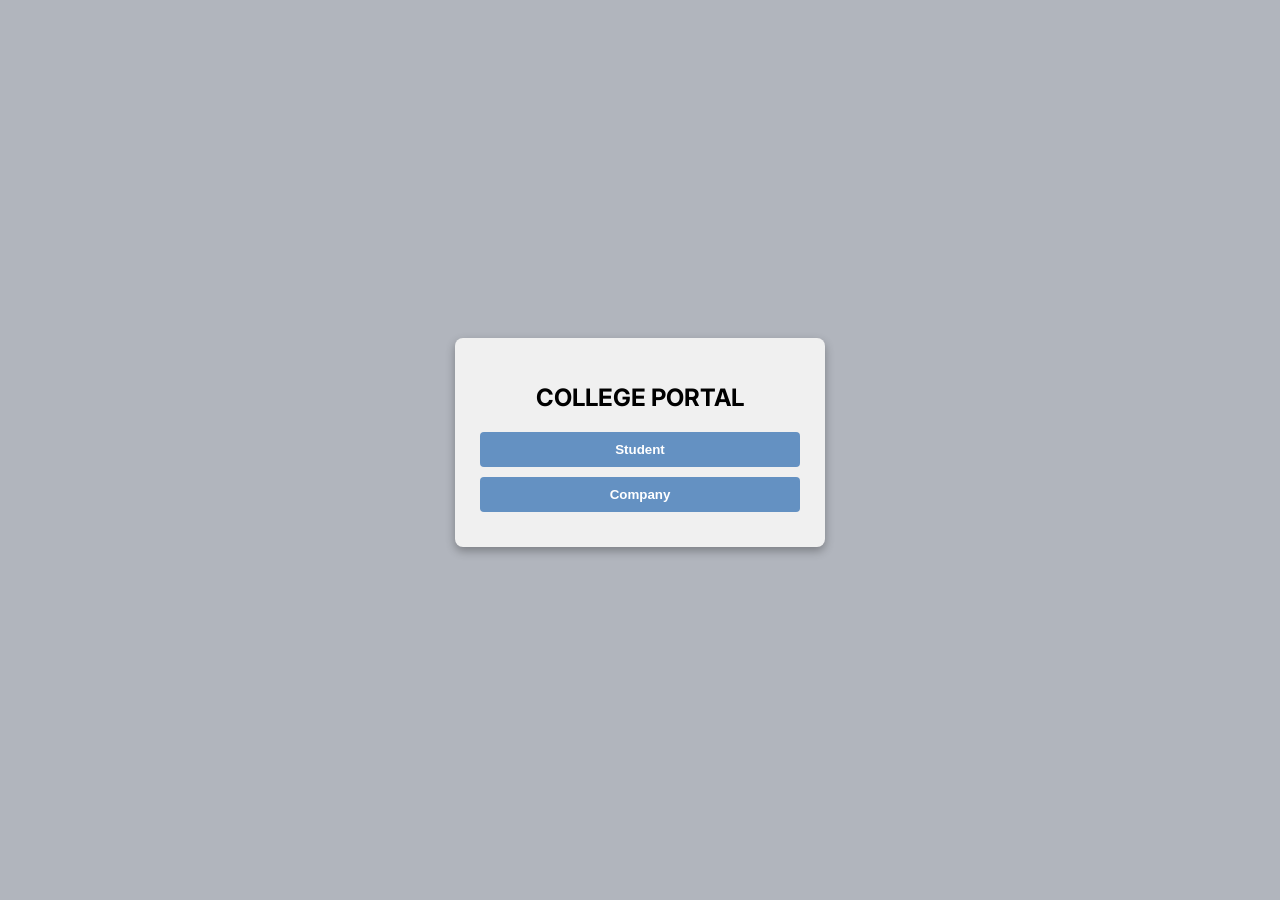
==== commit 4dcdec29: "clg palcement project" ====
--- a/index.html
+++ b/index.html
@@ -1,271 +1,810 @@
 <!DOCTYPE html>
 <html lang="en">
+
 <head>
-  <meta charset="UTF-8" />
-  <meta name="viewport" content="width=device-width, initial-scale=1.0"/>
-  <title>Sastra College – Placement Portal</title>
-  <link rel="stylesheet" href="style.css"/>
+    <meta charset="UTF-8">
+    <meta name="viewport" content="width=device-width, initial-scale=1.0">
+    <title>College Portal</title>
+
+    <link rel="stylesheet" href="https://cdnjs.cloudflare.com/ajax/libs/font-awesome/6.5.0/css/all.min.css">
+    <link href="https://fonts.googleapis.com/css2?family=Inter:wght@300;400;600&display=swap" rel="stylesheet">
+
+
+    <style>
+        /* ===== index.html start ===== */
+        /* ==========================================================
+   1. GLOBAL RESET & BODY
+   ========================================================== */
+        body {
+            font-family: 'Inter', sans-serif;
+            background-color: #b1b5bd;
+            /* Your chosen gray background */
+            margin: 0;
+            padding: 0;
+            overflow-x: hidden;
+        }
+
+        /* ==========================================================
+   2. LOGIN PAGE (index.html) - Kept exactly as your original
+   ========================================================== */
+        #loginpage {
+            height: 100vh;
+            display: flex;
+            justify-content: center;
+            align-items: center;
+            flex-direction: column;
+        }
+
+        .loginoptions,
+        .studentlogin,
+        .companylogin,
+        .studentregister,
+        .companyregister {
+            background-color: #f0f0f0;
+            padding: 25px;
+            border-radius: 8px;
+            box-shadow: 0 4px 10px rgba(0, 0, 0, 0.3);
+            width: 320px;
+            text-align: center;
+            margin-bottom: 15px;
+        }
+
+        label {
+            font-weight: 600;
+            margin-bottom: 5px;
+            display: block;
+            text-align: left;
+        }
+
+        input {
+            padding: 10px;
+            border: 1px solid #ccc;
+            border-radius: 4px;
+            width: 100%;
+            box-sizing: border-box;
+            margin-bottom: 15px;
+        }
+
+        .studentbtn,
+        .companybtn,
+        .loginbtn,
+        .registerbtn,
+        .backbtn {
+            padding: 10px;
+            border: none;
+            border-radius: 4px;
+            cursor: pointer;
+            font-weight: 600;
+            transition: transform 0.3s, background-color 0.3s;
+            width: 100%;
+            margin-bottom: 10px;
+            font-weight: 600;
+        }
+
+        .studentbtn,
+        .companybtn,
+        .loginbtn {
+            background-color: #6491c2;
+            color: white;
+        }
+
+        .registerherebtn,
+        .loginherebtn {
+            background-color: transparent;
+            color: black;
+            text-decoration: none;
+            font-weight: 600;
+            transition: color 0.3s;
+            padding: 9px;
+            border-radius: 5px;
+            transition: transform 0.3s, background-color 0.3s, color 0.3s;
+        }
+
+        .registerherebtn:hover,
+        .loginherebtn:hover {
+            background-color: #6491c2;
+            color: white;
+
+        }
+
+        .registerbtn {
+            background-color: #ec3131;
+            color: white;
+        }
+
+
+        .backbtn {
+            background-color: #999;
+            color: white;
+        }
+
+        .studentbtn:hover,
+        .companybtn:hover,
+        .loginbtn:hover,
+        .registerbtn:hover,
+        .backbtn:hover {
+            transform: scale(1.02);
+            opacity: 0.9;
+        }
+
+        h1,
+        h2 {
+            font-family: 'Inter', sans-serif;
+            color: black;
+            margin-bottom: 20px;
+            text-transform: uppercase;
+        }
+
+        /* ==========================================================
+   3. SIDEBAR NAVIGATION
+   ========================================================== */
+        .sidebar {
+            position: fixed;
+            left: -250px;
+            top: 0;
+            width: 250px;
+            height: 100%;
+            background: #111827;
+            color: white;
+            transition: left 0.3s ease;
+            padding-top: 20px;
+            z-index: 1001;
+        }
+
+        .sidebar.active {
+            left: 0;
+        }
+
+        .sidebar-header {
+            text-align: center;
+            padding: 0 20px;
+        }
+
+        .sidebar-header h2 {
+            color: white;
+            margin-bottom: 10px;
+            text-transform: none;
+        }
+
+        .sidebar-menu {
+            list-style: none;
+            padding: 0;
+            margin-top: 20px;
+        }
+
+        .sidebar-menu li {
+            padding: 15px 25px;
+            cursor: pointer;
+            display: flex;
+            align-items: center;
+            gap: 15px;
+        }
+
+        .sidebar-menu li:hover {
+            background: #374151;
+        }
+
+        /* ==========================================================
+   4. MAIN CONTENT AREA (The Fix for Disappearing Icons)
+   ========================================================== */
+        .main-content {
+            background-color: rgb(198, 210, 216);
+            min-height: 100vh;
+            /* Added transition for width to ensure icons don't hide */
+            transition: margin-left 0.3s ease, width 0.3s ease;
+            margin-left: 0;
+            width: 100%;
+            box-sizing: border-box;
+        }
+
+        /* Pushes content AND recalculates width so icons stay on screen */
+        .sidebar.active~.main-content {
+            margin-left: 250px;
+            width: calc(100% - 250px);
+        }
+
+        .top-navbar {
+            background-color: white;
+            display: flex;
+            justify-content: space-between;
+            align-items: center;
+            padding: 15px 25px;
+            box-shadow: 0 2px 4px rgba(0, 0, 0, 0.05);
+        }
+
+        .welcome-section {
+            display: flex;
+            align-items: center;
+            gap: 15px;
+        }
+
+        .welcome-section h1 {
+            font-size: 1.4rem;
+            margin: 0;
+            text-transform: none;
+        }
+
+        .menu-toggle {
+            background: #f3f4f6;
+            border: 1px solid #ddd;
+            padding: 8px 12px;
+            border-radius: 8px;
+            cursor: pointer;
+            font-size: 1.1rem;
+        }
+
+        /* SEARCH BAR */
+        .search-container {
+            background: #f9fafb;
+            border: 1px solid #6366f1;
+            border-radius: 30px;
+            padding: 8px 15px;
+            display: flex;
+            align-items: center;
+            width: 300px;
+        }
+
+        .search-container input {
+            border: none;
+            background: transparent;
+            margin: 0;
+            padding: 5px;
+            width: 100%;
+        }
+
+        /* USER ACTIONS (Bell & Profile) */
+        .user-actions {
+            display: flex;
+            align-items: center;
+            gap: 15px;
+        }
+
+        .notification-icon {
+            position: relative;
+            font-size: 1.2rem;
+            color: #f59e0b;
+            cursor: pointer;
+        }
+
+        .notification-icon .dot {
+            position: absolute;
+            top: -2px;
+            right: -2px;
+            height: 8px;
+            width: 8px;
+            background: red;
+            border-radius: 50%;
+            border: 2px solid white;
+        }
+
+        .profile-circle {
+            background: #6366f1;
+            width: 40px;
+            height: 40px;
+            border-radius: 50%;
+        }
+
+        /* ==========================================================
+   5. DASHBOARD HOME STYLES
+   ========================================================== */
+        .dashboard-home {
+            padding: 25px;
+        }
+
+        .stats-grid {
+            display: grid;
+            grid-template-columns: repeat(auto-fit, minmax(240px, 1fr));
+            gap: 20px;
+            margin-bottom: 30px;
+        }
+
+        .stat-card {
+            background: white;
+            padding: 20px;
+            border-radius: 12px;
+            display: flex;
+            align-items: center;
+            gap: 15px;
+            box-shadow: 0 2px 10px rgba(0, 0, 0, 0.05);
+            transition: transform 0.2s;
+        }
+
+        .stat-card:hover {
+            transform: translateY(-5px);
+        }
+
+        .stat-icon {
+            width: 50px;
+            height: 50px;
+            border-radius: 10px;
+            display: flex;
+            justify-content: center;
+            align-items: center;
+            font-size: 1.3rem;
+        }
+
+        .blue {
+            background: #e0e7ff;
+            color: #4338ca;
+        }
+
+        .green {
+            background: #dcfce7;
+            color: #15803d;
+        }
+
+        .orange {
+            background: #fef3c7;
+            color: #b45309;
+        }
+
+        .stat-info h3 {
+            margin: 0;
+            font-size: 1.5rem;
+        }
+
+        .stat-info p {
+            margin: 0;
+            color: #6b7280;
+            font-size: 0.9rem;
+        }
+
+        .recent-activity {
+            background: white;
+            padding: 25px;
+            border-radius: 12px;
+            box-shadow: 0 2px 10px rgba(0, 0, 0, 0.05);
+        }
+
+        .activity-item {
+            display: flex;
+            justify-content: space-between;
+            padding: 15px 0;
+            border-bottom: 1px solid #f3f4f6;
+            background-color: #d7dadd;
+            padding: 10px;
+            border-radius: 5px;
+            transition: transform 0.3s;
+
+        }
+
+        .activity-item:hover {
+            transform: translateY(-3px);
+            background-color: #f7f9fb;
+        }
+
+        .activity-item:last-child {
+            border-bottom: none;
+        }
+
+        /* Success/Error Messages */
+        .form-msg {
+            margin-bottom: 15px;
+            padding: 10px;
+            border-radius: 4px;
+            font-size: 14px;
+            display: none;
+        }
+
+        .msg-error {
+            display: block;
+            background: #fee2e2;
+            color: #b91c1c;
+        }
+
+        .msg-success {
+            display: block;
+            background: #dcfce7;
+            color: #15803d;
+        }
+
+
+        /* Container for the Grid */
+        .dashboard-jobs {
+            padding: 30px;
+            display: grid;
+            grid-template-columns: repeat(auto-fit, minmax(300px, 1fr));
+            gap: 30px;
+            background-color: transparent;
+            /* Changed to match dashboard feel */
+        }
+
+        /* Individual Job Card */
+        .job-card {
+            background: white;
+            border-radius: 15px;
+            overflow: hidden;
+            box-shadow: 0 10px 20px rgba(0, 0, 0, 0.1);
+            display: flex;
+            flex-direction: column;
+            transition: transform 0.3s ease;
+        }
+
+        .job-card:hover {
+            transform: translateY(-10px);
+        }
+
+        /* Images at Top and Bottom */
+        .card-img-top {
+            width: 100%;
+            height: 300px;
+            /* Reduced height to fit both */
+            object-fit: cover;
+            display: block;
+        }
+
+        /* Content inside the card */
+        .job-details {
+            padding: 20px;
+            text-align: center;
+        }
+
+        .job-title {
+            color: #111827;
+            font-size: 1.5rem;
+            margin-bottom: 10px;
+            text-transform: uppercase;
+        }
+
+        .job-details p {
+            margin: 8px 0;
+            font-size: 0.95rem;
+            color: #4b5563;
+        }
+
+        .apply-btn {
+            margin-top: 15px;
+            padding: 10px 20px;
+            background-color: #6366f1;
+            color: white;
+            border: none;
+            border-radius: 5px;
+            cursor: pointer;
+            font-weight: bold;
+            width: 100%;
+        }
+
+        .apply-btn:hover {
+            background-color: #4338ca;
+        }
+
+
+
+        .hidden {
+            display: none;
+        }
+    </style>
+
 </head>
+
 <body>
 
-<div class="login-page">
-
-  <div class="login-container">
-
-    <!-- Logo -->
-    <div class="login-logo">
-      <div class="logo-icon">🎓</div>
-      <h1>SASTRA University</h1>
-      <p>Placement Portal</p>
+    <div id="loginpage">
+
+        <div class="loginoptions" id="loginoptions">
+            <h2>College Portal</h2>
+            <button type="button" class="studentbtn" onclick="showStudentLogin()">Student</button>
+            <button type="button" class="companybtn" onclick="showCompanyLogin()">Company</button>
+        </div>
+
+        <div class="studentlogin" id="studentlogin" style="display:none;">
+            <h2>Student Login</h2>
+            <div id="student_login_msg" class="form-msg"></div>
+
+            <label>Username :</label>
+            <input type="text" id="student_login_username" placeholder="Username">
+
+            <label>Password :</label>
+            <input type="password" id="student_login_password" placeholder="Password">
+
+            <button type="button" class="loginbtn" onclick="studentLogin()">Login</button>
+            <button type="button" class="backbtn" onclick="showOptions()">Back</button>
+
+            <p>
+                Don't have an account?
+                <a href="#" class="registerherebtn" onclick="showStudentRegister()">Register here</a>
+            </p>
+        </div>
+
+        <div class="companylogin" id="companylogin" style="display:none;">
+            <h2>Company Login</h2>
+            <div id="company_login_msg" class="form-msg"></div>
+
+            <label>Company Name :</label>
+            <input type="text" id="company_login_name" placeholder="Company Name">
+
+            <label>Password :</label>
+            <input type="password" id="company_login_password" placeholder="Password">
+
+            <button type="button" class="loginbtn" onclick="companyLogin()">Login</button>
+            <button type="button" class="backbtn" onclick="showOptions()">Back</button>
+
+            <p>
+                Don't have an account?
+                <a href="#" class="registerherebtn" onclick="showCompanyRegister()">Register here</a>
+            </p>
+        </div>
+
+        <div class="studentregister" id="studentregister" style="display:none;">
+            <h2>Student Registration</h2>
+            <div id="student_reg_msg" class="form-msg"></div>
+
+            <label>Full Name :</label>
+            <input type="text" id="student_reg_fullname" placeholder="Full Name">
+
+            <label>Department :</label>
+            <input type="text" id="student_reg_department" placeholder="Department">
+
+            <label>Phone Number :</label>
+            <input type="number" id="student_reg_phone" placeholder="Phone Number">
+
+            <label>Username :</label>
+            <input type="text" id="student_reg_username" placeholder="Username">
+
+            <label>Email :</label>
+            <input type="email" id="student_reg_email" placeholder="Email">
+
+            <label>Password :</label>
+            <input type="password" id="student_reg_password" placeholder="Password">
+
+            <button type="button" class="registerbtn" onclick="studentRegister()">Create Student Account</button>
+            <button type="button" class="backbtn" onclick="showOptions()">Back</button>
+
+            <p>
+                Already have an account?
+                <a href="#" class="loginherebtn" onclick="showStudentLogin()">Login here</a>
+            </p>
+        </div>
+
+        <div class="companyregister" id="companyregister" style="display:none;">
+            <h2>Company Registration</h2>
+            <div id="company_reg_msg" class="form-msg"></div>
+
+            <label>Company Name :</label>
+            <input type="text" id="company_reg_name" placeholder="Company Name">
+
+            <label>Email :</label>
+            <input type="email" id="company_reg_email" placeholder="Email">
+
+            <label>Password :</label>
+            <input type="password" id="company_reg_password" placeholder="Password">
+
+            <button type="button" class="registerbtn" onclick="companyRegister()">Register Company <i
+                    class="fa-solid fa-arrow-right"></i></button>
+            <button type="button" class="backbtn" onclick="showOptions()">Back</button>
+
+            <p>
+                Already have an account?
+                <a href="#" class="loginherebtn" onclick="showCompanyLogin()">Login here</a>
+            </p>
+        </div>
+
     </div>
 
-    <!-- Login Card -->
-    <div class="login-card">
-
-      <!-- Toggle -->
-      <div class="login-toggle">
-        <div class="toggle-btn active" id="studentTab" onclick="switchMode('student')">🎓 Student</div>
-        <div class="toggle-btn" id="companyTab" onclick="switchMode('company')">🏢 Company</div>
-      </div>
-
-      <!-- Student Form -->
-      <form class="login-form" id="studentForm" onsubmit="handleLogin(event, 'student')">
-
-        <div id="registerFields" style="display:none; flex-direction:column; gap:20px;">
-          <div class="form-group">
-            <label>Full Name</label>
-            <div class="input-wrapper">
-              <span class="input-icon">👤</span>
-              <input type="text" id="regName" placeholder="e.g. Arun Kumar"/>
-            </div>
-          </div>
-          <div class="form-group">
-            <label>Department</label>
-            <div class="input-wrapper">
-              <span class="input-icon">🏛️</span>
-              <input type="text" id="regDept" placeholder="e.g. B.Tech CSE"/>
-            </div>
-          </div>
-          <div class="form-group">
-            <label>Register Number</label>
-            <div class="input-wrapper">
-              <span class="input-icon">🪪</span>
-              <input type="text" id="regRollNo" placeholder="e.g. 121003567"/>
-            </div>
-          </div>
-        </div>
-
-        <div class="form-group">
-          <label>Email Address</label>
-          <div class="input-wrapper">
-            <span class="input-icon">📧</span>
-            <input type="email" id="studentEmail" placeholder="you@sastra.edu" required/>
-          </div>
-        </div>
-
-        <div class="form-group">
-          <label>Password</label>
-          <div class="input-wrapper">
-            <span class="input-icon">🔒</span>
-            <input type="password" id="studentPassword" placeholder="••••••••" required/>
-          </div>
-        </div>
-
-        <button type="submit" class="btn-accent" id="studentSubmitBtn">Login as Student →</button>
-      </form>
-
-      <!-- Company Form -->
-      <form class="login-form" id="companyForm" style="display:none;" onsubmit="handleLogin(event, 'company')">
-
-        <div id="companyRegFields" style="display:none; flex-direction:column; gap:20px;">
-          <div class="form-group">
-            <label>Company Name</label>
-            <div class="input-wrapper">
-              <span class="input-icon">🏢</span>
-              <input type="text" id="compRegName" placeholder="e.g. Infosys Limited"/>
-            </div>
-          </div>
-          <div class="form-group">
-            <label>Industry</label>
-            <div class="input-wrapper">
-              <span class="input-icon">⚙️</span>
-              <input type="text" id="compRegIndustry" placeholder="e.g. Information Technology"/>
-            </div>
-          </div>
-        </div>
-
-        <div class="form-group">
-          <label>Company Email</label>
-          <div class="input-wrapper">
-            <span class="input-icon">📧</span>
-            <input type="email" id="companyEmail" placeholder="hr@company.com" required/>
-          </div>
-        </div>
-
-        <div class="form-group">
-          <label>Password</label>
-          <div class="input-wrapper">
-            <span class="input-icon">🔒</span>
-            <input type="password" id="companyPassword" placeholder="••••••••" required/>
-          </div>
-        </div>
-
-        <button type="submit" class="btn-accent" id="companySubmitBtn">Login as Company →</button>
-      </form>
-
-      <div class="login-footer">
-        <span id="footerText">Don't have an account?</span>
-        <a href="#" id="toggleFormLink" onclick="toggleRegister(event)"> Register here</a>
-      </div>
-
-    </div>
-  </div>
-
-</div>
-
-<div id="toast-container"></div>
-
-<script>
-  // ===== STATE =====
-  let currentMode = 'student';
-  let isRegister = false;
-
-  // ===== SWITCH STUDENT / COMPANY =====
-  function switchMode(mode) {
-    currentMode = mode;
-    document.getElementById('studentTab').classList.toggle('active', mode === 'student');
-    document.getElementById('companyTab').classList.toggle('active', mode === 'company');
-    document.getElementById('studentForm').style.display  = mode === 'student' ? 'flex' : 'none';
-    document.getElementById('companyForm').style.display  = mode === 'company' ? 'flex' : 'none';
-    // Reset register state
-    isRegister = false;
-    updateFormUI();
-  }
-
-  // ===== TOGGLE REGISTER / LOGIN =====
-  function toggleRegister(e) {
-    e.preventDefault();
-    isRegister = !isRegister;
-    updateFormUI();
-  }
-
-  function updateFormUI() {
-    const regFields    = document.getElementById('registerFields');
-    const compRegFields = document.getElementById('companyRegFields');
-    const footerText   = document.getElementById('footerText');
-    const link         = document.getElementById('toggleFormLink');
-    const studentBtn   = document.getElementById('studentSubmitBtn');
-    const companyBtn   = document.getElementById('companySubmitBtn');
-
-    if (isRegister) {
-      regFields.style.display     = 'flex';
-      compRegFields.style.display = 'flex';
-      footerText.textContent      = 'Already have an account?';
-      link.textContent            = ' Login here';
-      studentBtn.textContent      = 'Create Student Account →';
-      companyBtn.textContent      = 'Register Company →';
-    } else {
-      regFields.style.display     = 'none';
-      compRegFields.style.display = 'none';
-      footerText.textContent      = "Don't have an account?";
-      link.textContent            = ' Register here';
-      studentBtn.textContent      = 'Login as Student →';
-      companyBtn.textContent      = 'Login as Company →';
-    }
-  }
-
-  // ===== HANDLE LOGIN / REGISTER =====
-  function handleLogin(e, type) {
-    e.preventDefault();
-
-    if (type === 'student') {
-      const email = document.getElementById('studentEmail').value;
-      const pass  = document.getElementById('studentPassword').value;
-
-      if (isRegister) {
-        const name   = document.getElementById('regName').value;
-        const dept   = document.getElementById('regDept').value;
-        const rollNo = document.getElementById('regRollNo').value;
-
-        if (!name || !dept || !rollNo) { showToast('Please fill all fields!', 'error'); return; }
-
-        const studentData = { name, dept, rollNo, email, pass,
-          skills: ['JavaScript', 'Python', 'SQL', 'React'],
-          projects: [
-            { title: 'E-Commerce Website', desc: 'Full-stack shopping portal with payment integration.', tags: ['React', 'Node.js', 'MongoDB'] },
-            { title: 'Library Management System', desc: 'Desktop app for tracking books and members.', tags: ['Java', 'MySQL'] }
-          ]
-        };
-        localStorage.setItem('sastra_student', JSON.stringify(studentData));
-        localStorage.setItem('sastra_user_type', 'student');
-        showToast('Account created! Redirecting…', 'success');
-        setTimeout(() => window.location.href = 'dashboard.html', 1200);
-
-      } else {
-        const stored = JSON.parse(localStorage.getItem('sastra_student') || '{}');
-        if (stored.email === email && stored.pass === pass) {
-          localStorage.setItem('sastra_user_type', 'student');
-          showToast('Welcome back, ' + stored.name + '!', 'success');
-          setTimeout(() => window.location.href = 'dashboard.html', 1000);
-        } else {
-          // Demo: auto-create a demo student
-          const demoStudent = {
-            name: 'Arun Kumar', dept: 'B.Tech CSE', rollNo: '121003567', email, pass,
-            skills: ['JavaScript', 'Python', 'React', 'SQL', 'Node.js', 'C++', 'Data Structures', 'Machine Learning'],
-            projects: [
-              { title: 'Smart Attendance System', desc: 'Face-recognition based attendance tracker using OpenCV and Python Flask backend.', tags: ['Python', 'OpenCV', 'Flask'] },
-              { title: 'E-Commerce Platform', desc: 'MERN stack shopping portal with Razorpay payment gateway and admin panel.', tags: ['React', 'Node.js', 'MongoDB'] },
-              { title: 'Library Management System', desc: 'Java Swing desktop application for managing books and member records with MySQL.', tags: ['Java', 'MySQL', 'Swing'] }
-            ]
-          };
-          localStorage.setItem('sastra_student', JSON.stringify(demoStudent));
-          localStorage.setItem('sastra_user_type', 'student');
-          showToast('Demo login successful! Welcome, Arun!', 'info');
-          setTimeout(() => window.location.href = 'dashboard.html', 1200);
-        }
-      }
-
-    } else {
-      const email = document.getElementById('companyEmail').value;
-      const pass  = document.getElementById('companyPassword').value;
-
-      if (isRegister) {
-        const name     = document.getElementById('compRegName').value;
-        const industry = document.getElementById('compRegIndustry').value;
-        if (!name || !industry) { showToast('Please fill all fields!', 'error'); return; }
-
-        const compData = { name, industry, email, pass };
-        localStorage.setItem('sastra_company', JSON.stringify(compData));
-        localStorage.setItem('sastra_user_type', 'company');
-        showToast('Company registered! Redirecting…', 'success');
-        setTimeout(() => window.location.href = 'company.html', 1200);
-      } else {
-        const stored = JSON.parse(localStorage.getItem('sastra_company') || '{}');
-        if (stored.email === email && stored.pass === pass) {
-          localStorage.setItem('sastra_user_type', 'company');
-          showToast('Welcome back, ' + stored.name + '!', 'success');
-          setTimeout(() => window.location.href = 'company.html', 1000);
-        } else {
-          const demoComp = { name: 'TCS Recruitment', industry: 'Information Technology', email, pass };
-          localStorage.setItem('sastra_company', JSON.stringify(demoComp));
-          localStorage.setItem('sastra_user_type', 'company');
-          showToast('Demo company login successful!', 'info');
-          setTimeout(() => window.location.href = 'company.html', 1200);
-        }
-      }
-    }
-  }
-
-  // ===== TOAST =====
-  function showToast(message, type = 'info') {
-    const icons = { success: '✅', error: '❌', info: 'ℹ️' };
-    const toast = document.createElement('div');
-    toast.className = `toast ${type}`;
-    toast.innerHTML = `<span class="toast-icon">${icons[type]}</span><span>${message}</span>`;
-    document.getElementById('toast-container').appendChild(toast);
-    setTimeout(() => toast.remove(), 3200);
-  }
-</script>
-
+    <script>
+
+        // =================== Hide Forms ===================
+        function hideForms() {
+            document.getElementById("studentlogin").style.display = "none";
+            document.getElementById("companylogin").style.display = "none";
+            document.getElementById("studentregister").style.display = "none";
+            document.getElementById("companyregister").style.display = "none";
+            document.getElementById("loginoptions").style.display = "none";
+
+            // Clear any previous messages when switching forms
+            let msgs = document.querySelectorAll('.form-msg');
+            msgs.forEach(m => m.style.display = 'none');
+        }
+
+        // =================== Message Helper ===================
+        function showMsg(id, text, isError = true) {
+            let msgDiv = document.getElementById(id);
+            msgDiv.innerText = text;
+            msgDiv.className = isError ? "form-msg msg-error" : "form-msg msg-success";
+            msgDiv.style.display = "block";
+        }
+
+        // =================== Show Forms ===================
+        function showStudentLogin() {
+            hideForms();
+            document.getElementById("studentlogin").style.display = "block";
+        }
+
+        function showCompanyLogin() {
+            hideForms();
+            document.getElementById("companylogin").style.display = "block";
+        }
+
+        function showStudentRegister() {
+            hideForms();
+            document.getElementById("studentregister").style.display = "block";
+        }
+
+        function showCompanyRegister() {
+            hideForms();
+            document.getElementById("companyregister").style.display = "block";
+        }
+
+        function showOptions() {
+            hideForms();
+            document.getElementById("loginoptions").style.display = "block";
+
+            // Clear student registration fields when going back to options
+
+            document.getElementById("student_reg_fullname").value = "";
+            document.getElementById("student_reg_department").value = "";
+            document.getElementById("student_reg_phone").value = "";
+            document.getElementById("student_reg_username").value = "";
+            document.getElementById("student_reg_email").value = "";
+            document.getElementById("student_reg_password").value = "";
+
+            // Clear student login fields when going back to options
+
+            document.getElementById("student_login_username").value = "";
+            document.getElementById("student_login_password").value = "";
+
+            // Clear company registration fields when going back to options
+
+            document.getElementById("company_reg_name").value = "";
+            document.getElementById("company_reg_email").value = "";
+            document.getElementById("company_reg_password").value = "";
+
+            // Clear company login fields when going back to options
+
+            document.getElementById("company_login_name").value = "";
+            document.getElementById("company_login_password").value = "";
+        }
+
+        // =================== Student Registration ===================
+        function studentRegister() {
+            let fullname = document.getElementById("student_reg_fullname").value;
+            let department = document.getElementById("student_reg_department").value;
+            let phone = document.getElementById("student_reg_phone").value;
+            let username = document.getElementById("student_reg_username").value;
+            let email = document.getElementById("student_reg_email").value;
+            let password = document.getElementById("student_reg_password").value;
+
+            if (!username || !password) {
+                showMsg("student_reg_msg", "Username and password are required!");
+                return;
+            }
+
+            let students = JSON.parse(localStorage.getItem("students")) || [];
+
+            if (students.find(s => s.username === username)) {
+                showMsg("student_reg_msg", "Username already exists!");
+                return;
+            }
+
+            students.push({ fullname, department, phone, email, username, password });
+            localStorage.setItem("students", JSON.stringify(students));
+
+            showMsg("student_reg_msg", "Account created! Redirecting to login...", false);
+
+            // Wait a moment so the user sees the success message before switching
+            setTimeout(() => {
+                showStudentLogin();
+            }, 1500);
+        }
+
+        // =================== Student Login ===================
+        function studentLogin() {
+            let username = document.getElementById("student_login_username").value;
+            let password = document.getElementById("student_login_password").value;
+
+            let students = JSON.parse(localStorage.getItem("students")) || [];
+            let found = students.find(s => s.username === username && s.password === password);
+
+            if (found) {
+                showMsg("student_login_msg", "Login successful! Welcome.", false);
+                setTimeout(() => {
+                    window.location.href = "student_main.html";
+                }, 1000);
+            } else {
+                showMsg("student_login_msg", "Invalid username or password!");
+            }
+        }
+
+        // =================== Company Registration ===================
+        function companyRegister() {
+            let name = document.getElementById("company_reg_name").value;
+            let email = document.getElementById("company_reg_email").value;
+            let password = document.getElementById("company_reg_password").value;
+
+            if (!name || !password) {
+                showMsg("company_reg_msg", "Company name and password are required!");
+                return;
+            }
+
+            let companies = JSON.parse(localStorage.getItem("companies")) || [];
+
+            if (companies.find(c => c.name === name)) {
+                showMsg("company_reg_msg", "Company already exists!");
+                return;
+            }
+
+            companies.push({ name, email, password });
+            localStorage.setItem("companies", JSON.stringify(companies));
+
+            showMsg("company_reg_msg", "Company registered successfully!", false);
+
+            setTimeout(() => {
+                showCompanyLogin();
+            }, 1500);
+        }
+
+        // =================== Company Login ===================
+        function companyLogin() {
+            let name = document.getElementById("company_login_name").value;
+            let password = document.getElementById("company_login_password").value;
+
+            let companies = JSON.parse(localStorage.getItem("companies")) || [];
+            let found = companies.find(c => c.name === name && c.password === password);
+
+            if (found) {
+                showMsg("company_login_msg", "Login successful!", false);
+                setTimeout(() => {
+                    window.location.href = "company_main.html";
+                }, 1000);
+            } else {
+                showMsg("company_login_msg", "Invalid company name or password!");
+            }
+        }
+
+        // =================== Toggle Sidebar ===================
+        function toggleSidebar() {
+            let sidebar = document.getElementById("sidebar");
+            sidebar.classList.toggle("active");
+        }
+
+        // =================== Load Dashboard ==================
+
+        /* ---------- HIDE ALL DASHBOARDS ---------- */
+
+        function hideAllDashboards() {
+
+            document.getElementById("dashboardHome").classList.add("hidden");
+            document.getElementById("dashboardJobs").classList.add("hidden");
+            document.getElementById("dashboardStudents").classList.add("hidden");
+            document.getElementById("dashboardCompanies").classList.add("hidden");
+            document.getElementById("dashboardAnalytics").classList.add("hidden");
+            document.getElementById("dashboardSettings").classList.add("hidden");
+
+        }
+
+
+        /* ---------- DASHBOARD NAVIGATION ---------- */
+
+        function loadDashboardhome() {
+            hideAllDashboards();
+            document.getElementById("dashboardHome").classList.remove("hidden");
+        }
+
+        function loadDashboardjob() {
+            hideAllDashboards();
+            document.getElementById("dashboardJobs").classList.remove("hidden");
+        }
+
+        function loadDashboardstudents() {
+            hideAllDashboards();
+            document.getElementById("dashboardStudents").classList.remove("hidden");
+        }
+
+        function loadDashboardcompanies() {
+            hideAllDashboards();
+            document.getElementById("dashboardCompanies").classList.remove("hidden");
+        }
+
+        function loadDashboardanalytics() {
+            hideAllDashboards();
+            document.getElementById("dashboardAnalytics").classList.remove("hidden");
+        }
+
+        function loadDashboardsettings() {
+            hideAllDashboards();
+            document.getElementById("dashboardSettings").classList.remove("hidden");
+        }
+    </script>
 </body>
-</html>
+
+</html>
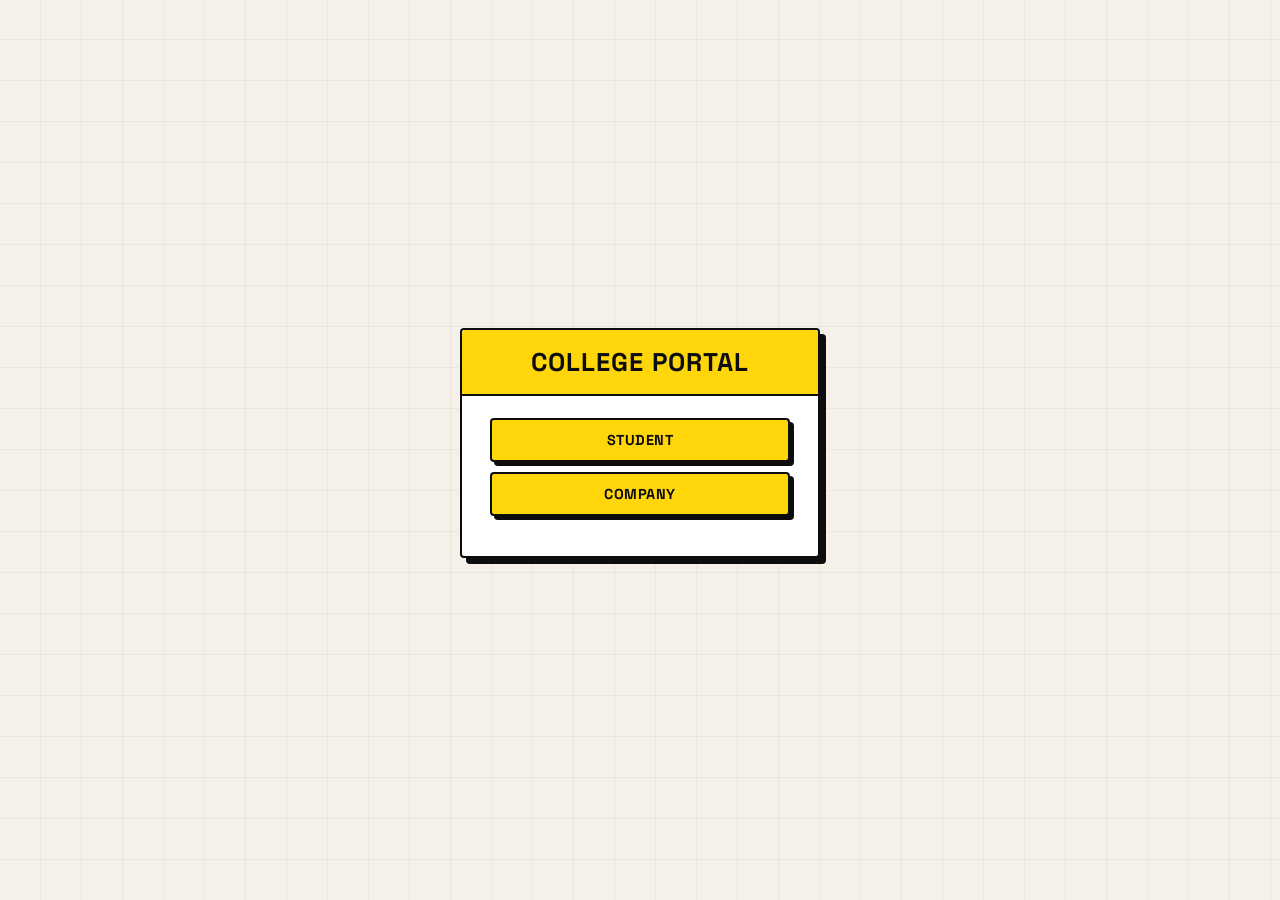
==== commit 0d9548b8: "change ui into neo burtalism" ====
--- a/index.html
+++ b/index.html
@@ -7,472 +7,12 @@
     <title>College Portal</title>
 
     <link rel="stylesheet" href="https://cdnjs.cloudflare.com/ajax/libs/font-awesome/6.5.0/css/all.min.css">
-    <link href="https://fonts.googleapis.com/css2?family=Inter:wght@300;400;600&display=swap" rel="stylesheet">
+    <link href="https://fonts.googleapis.com/css2?family=Space+Grotesk:wght@400;500;600;700&family=DM+Mono:wght@400;500&display=swap" rel="stylesheet">
+    <link rel="stylesheet" href="neo_brutalism.css">
 
 
     <style>
-        /* ===== index.html start ===== */
-        /* ==========================================================
-   1. GLOBAL RESET & BODY
-   ========================================================== */
-        body {
-            font-family: 'Inter', sans-serif;
-            background-color: #b1b5bd;
-            /* Your chosen gray background */
-            margin: 0;
-            padding: 0;
-            overflow-x: hidden;
-        }
-
-        /* ==========================================================
-   2. LOGIN PAGE (index.html) - Kept exactly as your original
-   ========================================================== */
-        #loginpage {
-            height: 100vh;
-            display: flex;
-            justify-content: center;
-            align-items: center;
-            flex-direction: column;
-        }
-
-        .loginoptions,
-        .studentlogin,
-        .companylogin,
-        .studentregister,
-        .companyregister {
-            background-color: #f0f0f0;
-            padding: 25px;
-            border-radius: 8px;
-            box-shadow: 0 4px 10px rgba(0, 0, 0, 0.3);
-            width: 320px;
-            text-align: center;
-            margin-bottom: 15px;
-        }
-
-        label {
-            font-weight: 600;
-            margin-bottom: 5px;
-            display: block;
-            text-align: left;
-        }
-
-        input {
-            padding: 10px;
-            border: 1px solid #ccc;
-            border-radius: 4px;
-            width: 100%;
-            box-sizing: border-box;
-            margin-bottom: 15px;
-        }
-
-        .studentbtn,
-        .companybtn,
-        .loginbtn,
-        .registerbtn,
-        .backbtn {
-            padding: 10px;
-            border: none;
-            border-radius: 4px;
-            cursor: pointer;
-            font-weight: 600;
-            transition: transform 0.3s, background-color 0.3s;
-            width: 100%;
-            margin-bottom: 10px;
-            font-weight: 600;
-        }
-
-        .studentbtn,
-        .companybtn,
-        .loginbtn {
-            background-color: #6491c2;
-            color: white;
-        }
-
-        .registerherebtn,
-        .loginherebtn {
-            background-color: transparent;
-            color: black;
-            text-decoration: none;
-            font-weight: 600;
-            transition: color 0.3s;
-            padding: 9px;
-            border-radius: 5px;
-            transition: transform 0.3s, background-color 0.3s, color 0.3s;
-        }
-
-        .registerherebtn:hover,
-        .loginherebtn:hover {
-            background-color: #6491c2;
-            color: white;
-
-        }
-
-        .registerbtn {
-            background-color: #ec3131;
-            color: white;
-        }
-
-
-        .backbtn {
-            background-color: #999;
-            color: white;
-        }
-
-        .studentbtn:hover,
-        .companybtn:hover,
-        .loginbtn:hover,
-        .registerbtn:hover,
-        .backbtn:hover {
-            transform: scale(1.02);
-            opacity: 0.9;
-        }
-
-        h1,
-        h2 {
-            font-family: 'Inter', sans-serif;
-            color: black;
-            margin-bottom: 20px;
-            text-transform: uppercase;
-        }
-
-        /* ==========================================================
-   3. SIDEBAR NAVIGATION
-   ========================================================== */
-        .sidebar {
-            position: fixed;
-            left: -250px;
-            top: 0;
-            width: 250px;
-            height: 100%;
-            background: #111827;
-            color: white;
-            transition: left 0.3s ease;
-            padding-top: 20px;
-            z-index: 1001;
-        }
-
-        .sidebar.active {
-            left: 0;
-        }
-
-        .sidebar-header {
-            text-align: center;
-            padding: 0 20px;
-        }
-
-        .sidebar-header h2 {
-            color: white;
-            margin-bottom: 10px;
-            text-transform: none;
-        }
-
-        .sidebar-menu {
-            list-style: none;
-            padding: 0;
-            margin-top: 20px;
-        }
-
-        .sidebar-menu li {
-            padding: 15px 25px;
-            cursor: pointer;
-            display: flex;
-            align-items: center;
-            gap: 15px;
-        }
-
-        .sidebar-menu li:hover {
-            background: #374151;
-        }
-
-        /* ==========================================================
-   4. MAIN CONTENT AREA (The Fix for Disappearing Icons)
-   ========================================================== */
-        .main-content {
-            background-color: rgb(198, 210, 216);
-            min-height: 100vh;
-            /* Added transition for width to ensure icons don't hide */
-            transition: margin-left 0.3s ease, width 0.3s ease;
-            margin-left: 0;
-            width: 100%;
-            box-sizing: border-box;
-        }
-
-        /* Pushes content AND recalculates width so icons stay on screen */
-        .sidebar.active~.main-content {
-            margin-left: 250px;
-            width: calc(100% - 250px);
-        }
-
-        .top-navbar {
-            background-color: white;
-            display: flex;
-            justify-content: space-between;
-            align-items: center;
-            padding: 15px 25px;
-            box-shadow: 0 2px 4px rgba(0, 0, 0, 0.05);
-        }
-
-        .welcome-section {
-            display: flex;
-            align-items: center;
-            gap: 15px;
-        }
-
-        .welcome-section h1 {
-            font-size: 1.4rem;
-            margin: 0;
-            text-transform: none;
-        }
-
-        .menu-toggle {
-            background: #f3f4f6;
-            border: 1px solid #ddd;
-            padding: 8px 12px;
-            border-radius: 8px;
-            cursor: pointer;
-            font-size: 1.1rem;
-        }
-
-        /* SEARCH BAR */
-        .search-container {
-            background: #f9fafb;
-            border: 1px solid #6366f1;
-            border-radius: 30px;
-            padding: 8px 15px;
-            display: flex;
-            align-items: center;
-            width: 300px;
-        }
-
-        .search-container input {
-            border: none;
-            background: transparent;
-            margin: 0;
-            padding: 5px;
-            width: 100%;
-        }
-
-        /* USER ACTIONS (Bell & Profile) */
-        .user-actions {
-            display: flex;
-            align-items: center;
-            gap: 15px;
-        }
-
-        .notification-icon {
-            position: relative;
-            font-size: 1.2rem;
-            color: #f59e0b;
-            cursor: pointer;
-        }
-
-        .notification-icon .dot {
-            position: absolute;
-            top: -2px;
-            right: -2px;
-            height: 8px;
-            width: 8px;
-            background: red;
-            border-radius: 50%;
-            border: 2px solid white;
-        }
-
-        .profile-circle {
-            background: #6366f1;
-            width: 40px;
-            height: 40px;
-            border-radius: 50%;
-        }
-
-        /* ==========================================================
-   5. DASHBOARD HOME STYLES
-   ========================================================== */
-        .dashboard-home {
-            padding: 25px;
-        }
-
-        .stats-grid {
-            display: grid;
-            grid-template-columns: repeat(auto-fit, minmax(240px, 1fr));
-            gap: 20px;
-            margin-bottom: 30px;
-        }
-
-        .stat-card {
-            background: white;
-            padding: 20px;
-            border-radius: 12px;
-            display: flex;
-            align-items: center;
-            gap: 15px;
-            box-shadow: 0 2px 10px rgba(0, 0, 0, 0.05);
-            transition: transform 0.2s;
-        }
-
-        .stat-card:hover {
-            transform: translateY(-5px);
-        }
-
-        .stat-icon {
-            width: 50px;
-            height: 50px;
-            border-radius: 10px;
-            display: flex;
-            justify-content: center;
-            align-items: center;
-            font-size: 1.3rem;
-        }
-
-        .blue {
-            background: #e0e7ff;
-            color: #4338ca;
-        }
-
-        .green {
-            background: #dcfce7;
-            color: #15803d;
-        }
-
-        .orange {
-            background: #fef3c7;
-            color: #b45309;
-        }
-
-        .stat-info h3 {
-            margin: 0;
-            font-size: 1.5rem;
-        }
-
-        .stat-info p {
-            margin: 0;
-            color: #6b7280;
-            font-size: 0.9rem;
-        }
-
-        .recent-activity {
-            background: white;
-            padding: 25px;
-            border-radius: 12px;
-            box-shadow: 0 2px 10px rgba(0, 0, 0, 0.05);
-        }
-
-        .activity-item {
-            display: flex;
-            justify-content: space-between;
-            padding: 15px 0;
-            border-bottom: 1px solid #f3f4f6;
-            background-color: #d7dadd;
-            padding: 10px;
-            border-radius: 5px;
-            transition: transform 0.3s;
-
-        }
-
-        .activity-item:hover {
-            transform: translateY(-3px);
-            background-color: #f7f9fb;
-        }
-
-        .activity-item:last-child {
-            border-bottom: none;
-        }
-
-        /* Success/Error Messages */
-        .form-msg {
-            margin-bottom: 15px;
-            padding: 10px;
-            border-radius: 4px;
-            font-size: 14px;
-            display: none;
-        }
-
-        .msg-error {
-            display: block;
-            background: #fee2e2;
-            color: #b91c1c;
-        }
-
-        .msg-success {
-            display: block;
-            background: #dcfce7;
-            color: #15803d;
-        }
-
-
-        /* Container for the Grid */
-        .dashboard-jobs {
-            padding: 30px;
-            display: grid;
-            grid-template-columns: repeat(auto-fit, minmax(300px, 1fr));
-            gap: 30px;
-            background-color: transparent;
-            /* Changed to match dashboard feel */
-        }
-
-        /* Individual Job Card */
-        .job-card {
-            background: white;
-            border-radius: 15px;
-            overflow: hidden;
-            box-shadow: 0 10px 20px rgba(0, 0, 0, 0.1);
-            display: flex;
-            flex-direction: column;
-            transition: transform 0.3s ease;
-        }
-
-        .job-card:hover {
-            transform: translateY(-10px);
-        }
-
-        /* Images at Top and Bottom */
-        .card-img-top {
-            width: 100%;
-            height: 300px;
-            /* Reduced height to fit both */
-            object-fit: cover;
-            display: block;
-        }
-
-        /* Content inside the card */
-        .job-details {
-            padding: 20px;
-            text-align: center;
-        }
-
-        .job-title {
-            color: #111827;
-            font-size: 1.5rem;
-            margin-bottom: 10px;
-            text-transform: uppercase;
-        }
-
-        .job-details p {
-            margin: 8px 0;
-            font-size: 0.95rem;
-            color: #4b5563;
-        }
-
-        .apply-btn {
-            margin-top: 15px;
-            padding: 10px 20px;
-            background-color: #6366f1;
-            color: white;
-            border: none;
-            border-radius: 5px;
-            cursor: pointer;
-            font-weight: bold;
-            width: 100%;
-        }
-
-        .apply-btn:hover {
-            background-color: #4338ca;
-        }
-
-
-
-        .hidden {
-            display: none;
-        }
+        /* Page-specific minor overrides only */
     </style>
 
 </head>
@@ -501,8 +41,8 @@
             <button type="button" class="backbtn" onclick="showOptions()">Back</button>
 
             <p>
-                Don't have an account?
-                <a href="#" class="registerherebtn" onclick="showStudentRegister()">Register here</a>
+                Don't have an account?<br>
+                <a href="#" class="registerherebtn"  onclick="showStudentRegister()"> Register here</a>
             </p>
         </div>
 
@@ -520,7 +60,7 @@
             <button type="button" class="backbtn" onclick="showOptions()">Back</button>
 
             <p>
-                Don't have an account?
+                Don't have an account?<br>
                 <a href="#" class="registerherebtn" onclick="showCompanyRegister()">Register here</a>
             </p>
         </div>
@@ -551,7 +91,7 @@
             <button type="button" class="backbtn" onclick="showOptions()">Back</button>
 
             <p>
-                Already have an account?
+                Already have an account?<br>
                 <a href="#" class="loginherebtn" onclick="showStudentLogin()">Login here</a>
             </p>
         </div>
@@ -574,7 +114,7 @@
             <button type="button" class="backbtn" onclick="showOptions()">Back</button>
 
             <p>
-                Already have an account?
+                Already have an account? <br>
                 <a href="#" class="loginherebtn" onclick="showCompanyLogin()">Login here</a>
             </p>
         </div>
--- a/neo_brutalism.css
+++ b/neo_brutalism.css
@@ -0,0 +1,1892 @@
+/* ============================================================
+   NEO BRUTALISM UI - College Portal
+   Shared styles applied across all pages
+   ============================================================ */
+
+/* ===== Google Font Import ===== */
+@import url('https://fonts.googleapis.com/css2?family=Space+Grotesk:wght@400;500;600;700&family=DM+Mono:wght@400;500&display=swap');
+
+/* ===== CSS Variables ===== */
+:root {
+    --black: #0d0d0d;
+    --white: #ffffff;
+    --bg: #f5f0e8;
+    --yellow: #ffd60a;
+    --blue: #2563eb;
+    --red: #ef4444;
+    --green: #16a34a;
+    --orange: #ea580c;
+    --purple: #7c3aed;
+    --border: 2.5px solid #0d0d0d;
+    --shadow: 4px 4px 0px #0d0d0d;
+    --shadow-lg: 6px 6px 0px #0d0d0d;
+    --radius: 4px;
+    --font-main: 'Space Grotesk', sans-serif;
+    --font-mono: 'DM Mono', monospace;
+}
+
+/* ===== Global Reset ===== */
+* {
+    box-sizing: border-box;
+}
+
+body {
+    font-family: var(--font-main);
+    background-color: var(--bg);
+    margin: 0;
+    padding: 0;
+    overflow-x: hidden;
+    color: var(--black);
+}
+
+h1,
+h2,
+h3,
+h4 {
+    font-family: var(--font-main);
+    font-weight: 700;
+    color: var(--black);
+    margin-bottom: 16px;
+}
+
+/* ===== LOGIN PAGE ===== */
+#loginpage {
+    min-height: 100vh;
+    display: flex;
+    justify-content: center;
+    align-items: center;
+    flex-direction: column;
+    background-color: var(--bg);
+    background-image: repeating-linear-gradient(0deg, transparent, transparent 40px, rgba(0, 0, 0, 0.04) 40px, rgba(0, 0, 0, 0.04) 41px), repeating-linear-gradient(90deg, transparent, transparent 40px, rgba(0, 0, 0, 0.04) 40px, rgba(0, 0, 0, 0.04) 41px);
+    padding: 20px;
+}
+
+.loginoptions,
+.studentlogin,
+.companylogin,
+.studentregister,
+.companyregister {
+    background-color: var(--white);
+    padding: 30px 28px;
+    border: var(--border);
+    border-radius: var(--radius);
+    box-shadow: var(--shadow-lg);
+    width: 100%;
+    max-width: 360px;
+    text-align: center;
+    margin-bottom: 15px;
+}
+
+.loginoptions h2,
+.studentlogin h2,
+.companylogin h2,
+.studentregister h2,
+.companyregister h2 {
+    font-size: 1.6rem;
+    font-weight: 700;
+    text-transform: uppercase;
+    letter-spacing: 1px;
+    margin-bottom: 22px;
+    border-bottom: var(--border);
+    padding-bottom: 12px;
+}
+
+/* Login page portal title accent */
+.loginoptions h2 {
+    background: var(--yellow);
+    margin: -30px -28px 22px -28px;
+    padding: 16px 28px;
+    border-bottom: var(--border);
+    border-radius: var(--radius) var(--radius) 0 0;
+}
+
+label {
+    font-weight: 600;
+    font-size: 0.85rem;
+    margin-bottom: 5px;
+    display: block;
+    text-align: left;
+    text-transform: uppercase;
+    letter-spacing: 0.5px;
+}
+
+input,
+select,
+textarea {
+    padding: 10px 12px;
+    border: var(--border);
+    border-radius: var(--radius);
+    width: 100%;
+    box-sizing: border-box;
+    margin-bottom: 12px;
+    font-family: var(--font-main);
+    font-size: 0.9rem;
+    background: var(--white);
+    transition: box-shadow 0.15s;
+}
+
+input:focus,
+select:focus,
+textarea:focus {
+    outline: none;
+    box-shadow: 3px 3px 0px var(--black);
+}
+
+/* ===== BUTTONS ===== */
+.studentbtn,
+.companybtn,
+.loginbtn,
+.registerbtn,
+.backbtn,
+.apply-submit-btn,
+.settings-save-btn,
+.si-submit-btn,
+.apply-back-btn,
+.table-btn,
+.apply-btn {
+    padding: 11px 14px;
+    border: var(--border);
+    border-radius: var(--radius);
+    cursor: pointer;
+    font-weight: 700;
+    font-family: var(--font-main);
+    font-size: 0.9rem;
+    text-transform: uppercase;
+    letter-spacing: 0.5px;
+    transition: transform 0.1s, box-shadow 0.1s;
+    width: 100%;
+    margin-bottom: 10px;
+    display: block;
+}
+
+.studentbtn,
+.companybtn,
+.loginbtn,
+.apply-btn,
+.apply-submit-btn,
+.settings-save-btn,
+.si-submit-btn,
+.apply-back-btn,
+.table-btn {
+    background-color: var(--yellow);
+    color: var(--black);
+    box-shadow: var(--shadow);
+}
+
+.studentbtn:hover,
+.companybtn:hover,
+.loginbtn:hover,
+.apply-btn:hover,
+.apply-submit-btn:hover,
+.settings-save-btn:hover,
+.si-submit-btn:hover,
+.apply-back-btn:hover,
+.table-btn:hover {
+    transform: translate(-2px, -2px);
+    box-shadow: 6px 6px 0px var(--black);
+}
+
+.studentbtn:active,
+.companybtn:active,
+.loginbtn:active,
+.apply-btn:active {
+    transform: translate(2px, 2px);
+    box-shadow: 1px 1px 0px var(--black);
+}
+
+.registerbtn {
+    background-color: var(--black);
+    color: var(--white);
+    box-shadow: var(--shadow);
+}
+
+.registerbtn:hover {
+    transform: translate(-2px, -2px);
+    box-shadow: 6px 6px 0px #555;
+}
+
+.backbtn {
+    background-color: var(--white);
+    color: var(--black);
+    box-shadow: var(--shadow);
+}
+
+.backbtn:hover {
+    transform: translate(-2px, -2px);
+    box-shadow: 6px 6px 0px var(--black);
+}
+
+/* Register/Login link buttons */
+.registerherebtn,
+.loginherebtn {
+    background-color: transparent;
+    color: var(--blue);
+    text-decoration: underline;
+    font-weight: 700;
+    font-family: var(--font-main);
+    padding: 4px 8px;
+    border-radius: var(--radius);
+    transition: background 0.15s, color 0.15s;
+    cursor: pointer;
+}
+
+.registerherebtn:hover,
+.loginherebtn:hover {
+    background-color: var(--black);
+    color: var(--yellow);
+    text-decoration: none;
+}
+
+/* Form messages */
+.form-msg {
+    margin-bottom: 14px;
+    padding: 10px 12px;
+    border-radius: var(--radius);
+    font-size: 0.88rem;
+    font-weight: 600;
+    display: none;
+    border: var(--border);
+    text-align: left;
+}
+
+.msg-error {
+    display: block;
+    background: #fef2f2;
+    color: var(--red);
+    border-color: var(--red);
+}
+
+.msg-success {
+    display: block;
+    background: #f0fdf4;
+    color: var(--green);
+    border-color: var(--green);
+}
+
+/* ===== SIDEBAR ===== */
+.sidebar {
+    position: fixed;
+    left: -260px;
+    top: 0;
+    width: 260px;
+    height: 100%;
+    background: var(--black);
+    color: var(--white);
+    transition: left 0.3s ease;
+    padding-top: 0;
+    z-index: 1001;
+    border-right: var(--border);
+    overflow-y: auto;
+}
+
+.sidebar.active {
+    left: 0;
+}
+
+.sidebar-header {
+    text-align: center;
+    padding: 0;
+    background: var(--yellow);
+    border-bottom: var(--border);
+}
+
+.sidebar-header h2 {
+    color: var(--black);
+    margin: 0;
+    padding: 18px 20px;
+    font-size: 1.1rem;
+    text-transform: uppercase;
+    letter-spacing: 1px;
+}
+
+.sidebar-menu {
+    list-style: none;
+    padding: 0;
+    margin: 0;
+}
+
+.sidebar-menu li {
+    padding: 14px 22px;
+    cursor: pointer;
+    display: flex;
+    align-items: center;
+    gap: 14px;
+    font-size: 0.9rem;
+    font-weight: 600;
+    text-transform: uppercase;
+    letter-spacing: 0.5px;
+    border-bottom: 1px solid rgba(255, 255, 255, 0.07);
+    transition: background 0.15s, color 0.15s;
+}
+
+.sidebar-menu li:hover {
+    background: var(--yellow);
+    color: var(--black);
+}
+
+.sidebar-menu li i {
+    width: 18px;
+    text-align: center;
+}
+
+/* ===== MAIN CONTENT AREA ===== */
+.main-content {
+    background-color: var(--bg);
+    min-height: 100vh;
+    transition: margin-left 0.3s ease, width 0.3s ease;
+    margin-left: 0;
+    width: 100%;
+    box-sizing: border-box;
+}
+
+.sidebar.active~.main-content {
+    margin-left: 260px;
+    width: calc(100% - 260px);
+}
+
+/* ===== TOP NAVBAR ===== */
+.top-navbar {
+    background-color: var(--white);
+    display: flex;
+    justify-content: space-between;
+    align-items: center;
+    padding: 14px 22px;
+    border-bottom: var(--border);
+    position: sticky;
+    top: 0;
+    z-index: 100;
+    gap: 12px;
+    flex-wrap: wrap;
+}
+
+.welcome-section {
+    display: flex;
+    align-items: center;
+    gap: 12px;
+    flex-shrink: 0;
+}
+
+.welcome-section h1 {
+    font-size: 1.1rem;
+    margin: 0;
+    text-transform: uppercase;
+    letter-spacing: 0.5px;
+    font-weight: 700;
+}
+
+.welcome-section p {
+    margin: 2px 0 0 0;
+    font-size: 0.8rem;
+    color: #555;
+    font-family: var(--font-mono);
+}
+
+.menu-toggle {
+    background: var(--yellow);
+    border: var(--border);
+    padding: 8px 12px;
+    border-radius: var(--radius);
+    cursor: pointer;
+    font-size: 1rem;
+    box-shadow: var(--shadow);
+    transition: transform 0.1s, box-shadow 0.1s;
+    flex-shrink: 0;
+}
+
+.menu-toggle:hover {
+    transform: translate(-1px, -1px);
+    box-shadow: 5px 5px 0px var(--black);
+}
+
+/* Search container */
+.search-container {
+    background: var(--white);
+    border: var(--border);
+    border-radius: var(--radius);
+    padding: 8px 14px;
+    display: flex;
+    align-items: center;
+    flex: 1;
+    max-width: 300px;
+    min-width: 140px;
+    gap: 8px;
+}
+
+.search-container input {
+    border: none;
+    background: transparent;
+    margin: 0;
+    padding: 2px 0;
+    width: 100%;
+    font-size: 0.88rem;
+    box-shadow: none;
+}
+
+.search-container input:focus {
+    box-shadow: none;
+    outline: none;
+}
+
+/* User actions */
+.user-actions {
+    display: flex;
+    align-items: center;
+    gap: 12px;
+    flex-shrink: 0;
+}
+
+.notification-icon {
+    position: relative;
+    font-size: 1.1rem;
+    color: var(--black);
+    cursor: pointer;
+    background: var(--yellow);
+    border: var(--border);
+    width: 36px;
+    height: 36px;
+    border-radius: var(--radius);
+    display: flex;
+    align-items: center;
+    justify-content: center;
+    box-shadow: 2px 2px 0px var(--black);
+}
+
+.notification-icon .dot {
+    position: absolute;
+    top: -3px;
+    right: -3px;
+    height: 9px;
+    width: 9px;
+    background: var(--red);
+    border-radius: 50%;
+    border: 2px solid var(--white);
+}
+
+.profile-circle {
+    background: var(--black);
+    width: 38px;
+    height: 38px;
+    border-radius: 50%;
+    border: var(--border);
+    cursor: pointer;
+    overflow: hidden;
+    display: flex;
+    align-items: center;
+    justify-content: center;
+    box-shadow: 2px 2px 0px var(--black);
+}
+
+.profile-circle img {
+    width: 100%;
+    height: 100%;
+    object-fit: cover;
+    border-radius: 50%;
+}
+
+/* ===== DASHBOARD HOME ===== */
+.dashboard-home {
+    padding: 24px;
+}
+
+/* ===== STAT CARDS ===== */
+.stats-grid {
+    display: grid;
+    grid-template-columns: repeat(auto-fit, minmax(200px, 1fr));
+    gap: 16px;
+    margin-bottom: 24px;
+}
+
+.stat-card {
+    background: var(--white);
+    padding: 18px 20px;
+    border: var(--border);
+    border-radius: var(--radius);
+    display: flex;
+    align-items: center;
+    gap: 14px;
+    box-shadow: var(--shadow);
+    transition: transform 0.15s, box-shadow 0.15s;
+}
+
+.stat-card:hover {
+    transform: translate(-2px, -2px);
+    box-shadow: var(--shadow-lg);
+}
+
+.stat-icon {
+    width: 48px;
+    height: 48px;
+    border-radius: var(--radius);
+    border: var(--border);
+    display: flex;
+    justify-content: center;
+    align-items: center;
+    font-size: 1.2rem;
+    flex-shrink: 0;
+}
+
+.blue {
+    background: #dbeafe;
+    color: var(--blue);
+}
+
+.green {
+    background: #dcfce7;
+    color: var(--green);
+}
+
+.orange {
+    background: #ffedd5;
+    color: var(--orange);
+}
+
+.stat-info h3 {
+    margin: 0;
+    font-size: 1.6rem;
+    font-family: var(--font-mono);
+}
+
+.stat-info p {
+    margin: 2px 0 0 0;
+    color: #555;
+    font-size: 0.82rem;
+    font-weight: 600;
+    text-transform: uppercase;
+    letter-spacing: 0.5px;
+}
+
+/* ===== RECENT ACTIVITY ===== */
+.recent-activity {
+    background: var(--white);
+    padding: 22px;
+    border: var(--border);
+    border-radius: var(--radius);
+    box-shadow: var(--shadow);
+}
+
+.recent-activity h2 {
+    font-size: 1rem;
+    text-transform: uppercase;
+    letter-spacing: 1px;
+    margin-bottom: 16px;
+    padding-bottom: 10px;
+    border-bottom: var(--border);
+}
+
+.activity-list {
+    display: flex;
+    flex-direction: column;
+    gap: 10px;
+}
+
+.activity-item {
+    display: flex;
+    justify-content: space-between;
+    align-items: center;
+    padding: 12px 14px;
+    border: var(--border);
+    border-radius: var(--radius);
+    background-color: var(--bg);
+    transition: transform 0.15s, box-shadow 0.15s;
+    gap: 10px;
+    flex-wrap: wrap;
+}
+
+.activity-item:hover {
+    transform: translate(-2px, -2px);
+    box-shadow: var(--shadow);
+    background-color: var(--yellow);
+}
+
+.activity-item p {
+    margin: 0;
+    font-size: 0.9rem;
+}
+
+.activity-item span {
+    font-size: 0.8rem;
+    color: #666;
+    font-family: var(--font-mono);
+    white-space: nowrap;
+}
+
+/* ===== JOB CARDS ===== */
+.dashboard-jobs {
+    padding: 20px 24px;
+    display: grid;
+    grid-template-columns: repeat(auto-fit, minmax(280px, 1fr));
+    gap: 20px;
+}
+
+.job-card {
+    background: var(--white);
+    border: var(--border);
+    border-radius: var(--radius);
+    overflow: hidden;
+    box-shadow: var(--shadow);
+    display: flex;
+    flex-direction: column;
+    transition: transform 0.15s, box-shadow 0.15s;
+}
+
+.job-card:hover {
+    transform: translate(-3px, -3px);
+    box-shadow: var(--shadow-lg);
+}
+
+.card-img-top {
+    width: 100%;
+    height: 180px;
+    object-fit: cover;
+    display: block;
+    border-bottom: var(--border);
+}
+
+.job-details {
+    padding: 18px;
+    text-align: left;
+    flex: 1;
+    display: flex;
+    flex-direction: column;
+}
+
+.job-title {
+    color: var(--black);
+    font-size: 1.1rem;
+    margin-bottom: 10px;
+    text-transform: uppercase;
+    font-weight: 700;
+}
+
+.job-details p {
+    margin: 5px 0;
+    font-size: 0.88rem;
+    color: #444;
+}
+
+.apply-btn {
+    margin-top: auto;
+    padding: 10px 14px;
+    background-color: var(--yellow);
+    color: var(--black);
+    border: var(--border);
+    border-radius: var(--radius);
+    cursor: pointer;
+    font-weight: 700;
+    font-family: var(--font-main);
+    font-size: 0.88rem;
+    text-transform: uppercase;
+    width: 100%;
+    box-shadow: var(--shadow);
+    margin-top: 14px;
+}
+
+.apply-btn:hover {
+    transform: translate(-2px, -2px);
+    box-shadow: var(--shadow-lg);
+}
+
+/* ===== PAGE HEADER ===== */
+.page-header {
+    padding: 22px 24px 10px 24px;
+}
+
+.page-header h2 {
+    margin: 0 0 4px 0;
+    font-size: 1.3rem;
+    text-transform: uppercase;
+    letter-spacing: 1px;
+}
+
+.page-header p {
+    margin: 0;
+    color: #666;
+    font-size: 0.85rem;
+    font-family: var(--font-mono);
+}
+
+/* ===== PAGE TOOLBAR ===== */
+.page-toolbar {
+    display: flex;
+    align-items: center;
+    gap: 12px;
+    padding: 0 24px 18px 24px;
+    flex-wrap: wrap;
+}
+
+.toolbar-search {
+    display: flex;
+    align-items: center;
+    gap: 10px;
+    background: var(--white);
+    border: var(--border);
+    border-radius: var(--radius);
+    padding: 9px 14px;
+    flex: 1;
+    min-width: 180px;
+}
+
+.toolbar-search input {
+    border: none;
+    background: transparent;
+    margin: 0;
+    padding: 0;
+    width: 100%;
+    font-size: 0.88rem;
+    box-shadow: none;
+}
+
+.toolbar-search input:focus {
+    box-shadow: none;
+    outline: none;
+}
+
+.page-toolbar select {
+    padding: 10px 14px;
+    border: var(--border);
+    border-radius: var(--radius);
+    background: var(--white);
+    font-size: 0.88rem;
+    cursor: pointer;
+    margin: 0;
+    width: auto;
+    font-family: var(--font-main);
+    font-weight: 600;
+    box-shadow: var(--shadow);
+}
+
+/* ===== TABLE ===== */
+.table-container {
+    margin: 0 24px 28px 24px;
+    background: var(--white);
+    border: var(--border);
+    border-radius: var(--radius);
+    box-shadow: var(--shadow);
+    overflow: hidden;
+    overflow-x: auto;
+}
+
+.data-table {
+    width: 100%;
+    border-collapse: collapse;
+    font-size: 0.88rem;
+    min-width: 500px;
+}
+
+.data-table thead {
+    background: var(--yellow);
+}
+
+.data-table th {
+    padding: 13px 18px;
+    text-align: left;
+    font-weight: 700;
+    color: var(--black);
+    border-bottom: var(--border);
+    text-transform: uppercase;
+    font-size: 0.8rem;
+    letter-spacing: 0.5px;
+}
+
+.data-table td {
+    padding: 13px 18px;
+    color: #333;
+    border-bottom: 1px solid #e5e5e5;
+}
+
+.data-table tr:last-child td {
+    border-bottom: none;
+}
+
+.data-table tbody tr:hover {
+    background: var(--bg);
+}
+
+/* ===== BADGES ===== */
+.badge {
+    padding: 4px 10px;
+    border-radius: var(--radius);
+    border: 2px solid currentColor;
+    font-size: 0.75rem;
+    font-weight: 700;
+    text-transform: uppercase;
+    letter-spacing: 0.5px;
+}
+
+.badge-green {
+    background: #dcfce7;
+    color: var(--green);
+}
+
+.badge-orange {
+    background: #ffedd5;
+    color: var(--orange);
+}
+
+/* Table action button */
+.table-btn {
+    padding: 5px 12px;
+    background: var(--yellow);
+    color: var(--black);
+    border: var(--border);
+    border-radius: var(--radius);
+    cursor: pointer;
+    font-size: 0.8rem;
+    font-weight: 700;
+    font-family: var(--font-main);
+    box-shadow: 2px 2px 0px var(--black);
+    text-transform: uppercase;
+    width: auto;
+    margin: 0;
+    display: inline-block;
+}
+
+.table-btn:hover {
+    transform: translate(-1px, -1px);
+    box-shadow: 4px 4px 0px var(--black);
+}
+
+/* ===== COMPANY CARDS ===== */
+.company-grid {
+    display: grid;
+    grid-template-columns: repeat(auto-fit, minmax(260px, 1fr));
+    gap: 16px;
+    padding: 0 24px 28px 24px;
+}
+
+.company-card {
+    background: var(--white);
+    border: var(--border);
+    border-radius: var(--radius);
+    padding: 18px;
+    display: flex;
+    align-items: center;
+    gap: 14px;
+    box-shadow: var(--shadow);
+    transition: transform 0.15s, box-shadow 0.15s;
+}
+
+.company-card:hover {
+    transform: translate(-2px, -2px);
+    box-shadow: var(--shadow-lg);
+}
+
+.company-logo-circle {
+    width: 52px;
+    height: 52px;
+    border-radius: var(--radius);
+    border: var(--border);
+    display: flex;
+    justify-content: center;
+    align-items: center;
+    flex-shrink: 0;
+    font-size: 1.4rem;
+}
+
+.company-info {
+    flex: 1;
+}
+
+.company-info h3 {
+    margin: 0 0 4px 0;
+    font-size: 0.95rem;
+    color: var(--black);
+    text-transform: uppercase;
+    font-weight: 700;
+}
+
+.company-info p {
+    margin: 2px 0;
+    font-size: 0.8rem;
+    color: #666;
+    font-family: var(--font-mono);
+}
+
+/* ===== ANALYTICS ===== */
+.analytics-grid {
+    display: grid;
+    grid-template-columns: repeat(auto-fit, minmax(280px, 1fr));
+    gap: 18px;
+    padding: 0 24px 28px 24px;
+}
+
+.analytics-card {
+    background: var(--white);
+    border: var(--border);
+    border-radius: var(--radius);
+    padding: 20px;
+    box-shadow: var(--shadow);
+}
+
+.analytics-card h3 {
+    margin: 0 0 16px 0;
+    font-size: 0.9rem;
+    text-transform: uppercase;
+    letter-spacing: 1px;
+    padding-bottom: 10px;
+    border-bottom: var(--border);
+}
+
+.bar-row {
+    display: flex;
+    align-items: center;
+    gap: 10px;
+    margin-bottom: 12px;
+}
+
+.bar-label {
+    font-size: 0.82rem;
+    color: #444;
+    width: 120px;
+    flex-shrink: 0;
+    font-weight: 600;
+    font-family: var(--font-mono);
+}
+
+.bar-track {
+    flex: 1;
+    background: #e5e5e5;
+    border-radius: 2px;
+    height: 20px;
+    overflow: hidden;
+    border: 1px solid #ccc;
+}
+
+.bar-fill {
+    height: 100%;
+    display: flex;
+    align-items: center;
+    justify-content: flex-end;
+    padding-right: 6px;
+    font-size: 0.72rem;
+    font-weight: 700;
+    color: var(--black);
+    font-family: var(--font-mono);
+    transition: width 0.6s ease;
+}
+
+.blue-bar {
+    background: #93c5fd;
+}
+
+.green-bar {
+    background: #86efac;
+}
+
+.orange-bar {
+    background: #fdba74;
+}
+
+.purple-bar {
+    background: #d8b4fe;
+}
+
+/* Month chart */
+.month-chart {
+    display: flex;
+    align-items: flex-end;
+    gap: 4px;
+    height: 160px;
+    padding-top: 10px;
+}
+
+.month-col {
+    flex: 1;
+    display: flex;
+    flex-direction: column;
+    align-items: center;
+    gap: 4px;
+    height: 100%;
+    justify-content: flex-end;
+}
+
+.month-bar-wrap {
+    display: flex;
+    align-items: flex-end;
+    height: 140px;
+    width: 100%;
+}
+
+.month-bar {
+    width: 100%;
+    min-width: 16px;
+    background: var(--yellow);
+    border: 1px solid var(--black);
+    border-radius: 2px 2px 0 0;
+    display: flex;
+    align-items: flex-start;
+    justify-content: center;
+    font-size: 0.58rem;
+    color: var(--black);
+    font-weight: 700;
+    padding-top: 3px;
+    font-family: var(--font-mono);
+}
+
+.month-col span {
+    font-size: 0.65rem;
+    color: #666;
+    font-family: var(--font-mono);
+}
+
+/* Top list */
+.top-list {
+    display: flex;
+    flex-direction: column;
+    gap: 10px;
+}
+
+.top-list-item {
+    display: flex;
+    align-items: center;
+    gap: 10px;
+    padding: 9px 12px;
+    background: var(--bg);
+    border: var(--border);
+    border-radius: var(--radius);
+}
+
+.top-rank {
+    width: 26px;
+    height: 26px;
+    border-radius: var(--radius);
+    background: var(--black);
+    color: var(--yellow);
+    font-size: 0.78rem;
+    font-weight: 700;
+    display: flex;
+    align-items: center;
+    justify-content: center;
+    flex-shrink: 0;
+    font-family: var(--font-mono);
+}
+
+.top-name {
+    flex: 1;
+    font-size: 0.88rem;
+    color: var(--black);
+    font-weight: 600;
+}
+
+/* Package list */
+.package-list {
+    display: flex;
+    flex-direction: column;
+    gap: 12px;
+}
+
+.package-row {
+    display: flex;
+    align-items: center;
+    gap: 10px;
+}
+
+.package-row span {
+    font-size: 0.82rem;
+    color: #444;
+    width: 100px;
+    flex-shrink: 0;
+    font-family: var(--font-mono);
+    font-weight: 600;
+}
+
+/* ===== SETTINGS ===== */
+.settings-grid {
+    display: grid;
+    grid-template-columns: repeat(auto-fit, minmax(300px, 1fr));
+    gap: 18px;
+    padding: 0 24px 28px 24px;
+}
+
+.settings-card {
+    background: var(--white);
+    border: var(--border);
+    border-radius: var(--radius);
+    padding: 20px;
+    box-shadow: var(--shadow);
+}
+
+.settings-card-header {
+    display: flex;
+    align-items: center;
+    gap: 10px;
+    margin-bottom: 18px;
+    padding-bottom: 12px;
+    border-bottom: var(--border);
+}
+
+.settings-card-header i {
+    font-size: 1.1rem;
+    color: var(--black);
+    background: var(--yellow);
+    width: 32px;
+    height: 32px;
+    display: flex;
+    align-items: center;
+    justify-content: center;
+    border: var(--border);
+    border-radius: var(--radius);
+}
+
+.settings-card-header h3 {
+    margin: 0;
+    font-size: 0.95rem;
+    color: var(--black);
+    text-transform: uppercase;
+    letter-spacing: 0.5px;
+    font-weight: 700;
+}
+
+.settings-form {
+    display: flex;
+    flex-direction: column;
+    gap: 2px;
+}
+
+.settings-form label {
+    font-size: 0.8rem;
+    font-weight: 700;
+    color: var(--black);
+    margin-top: 8px;
+    text-transform: uppercase;
+    letter-spacing: 0.5px;
+}
+
+.settings-form input {
+    padding: 9px 12px;
+    border: var(--border);
+    border-radius: var(--radius);
+    font-size: 0.88rem;
+    margin-bottom: 0;
+}
+
+.settings-save-btn {
+    margin-top: 14px;
+    padding: 10px;
+    background: var(--yellow);
+    color: var(--black);
+    border: var(--border);
+    border-radius: var(--radius);
+    cursor: pointer;
+    font-weight: 700;
+    font-size: 0.88rem;
+    text-transform: uppercase;
+    letter-spacing: 0.5px;
+    box-shadow: var(--shadow);
+    width: 100%;
+    font-family: var(--font-main);
+    display: block;
+    margin-bottom: 0;
+}
+
+.settings-save-btn:hover {
+    transform: translate(-2px, -2px);
+    box-shadow: var(--shadow-lg);
+}
+
+.settings-msg {
+    display: none;
+    margin: 8px 0 0 0;
+    padding: 8px 12px;
+    background: #f0fdf4;
+    color: var(--green);
+    border-radius: var(--radius);
+    border: 2px solid var(--green);
+    font-size: 0.85rem;
+    font-weight: 700;
+}
+
+/* Toggle switch */
+.toggle-row {
+    display: flex;
+    justify-content: space-between;
+    align-items: center;
+    padding: 11px 0;
+    border-bottom: 1px solid #e5e5e5;
+    font-size: 0.88rem;
+    color: var(--black);
+    font-weight: 600;
+}
+
+.toggle-row:last-child {
+    border-bottom: none;
+}
+
+.toggle-switch {
+    position: relative;
+    display: inline-block;
+    width: 44px;
+    height: 24px;
+    cursor: pointer;
+}
+
+.toggle-switch input {
+    display: none;
+}
+
+.toggle-slider {
+    position: absolute;
+    top: 0;
+    left: 0;
+    right: 0;
+    bottom: 0;
+    background: #d1d5db;
+    border-radius: 24px;
+    border: 2px solid var(--black);
+    transition: background 0.2s;
+}
+
+.toggle-slider:before {
+    content: "";
+    position: absolute;
+    width: 16px;
+    height: 16px;
+    background: var(--white);
+    border-radius: 50%;
+    top: 2px;
+    left: 2px;
+    transition: transform 0.2s;
+    border: 1px solid #aaa;
+}
+
+.toggle-switch input:checked+.toggle-slider {
+    background: var(--yellow);
+}
+
+.toggle-switch input:checked+.toggle-slider:before {
+    transform: translateX(20px);
+}
+
+/* ===== PROFILE PANEL ===== */
+.profile-panel {
+    position: fixed;
+    top: 0;
+    right: -320px;
+    width: 300px;
+    height: 100%;
+    background: var(--white);
+    border-left: var(--border);
+    box-shadow: -4px 0 0px var(--black);
+    z-index: 2000;
+    transition: right 0.3s ease;
+    overflow-y: auto;
+    padding: 20px 18px;
+    box-sizing: border-box;
+}
+
+.profile-panel.open {
+    right: 0;
+}
+
+.profile-panel-header {
+    display: flex;
+    justify-content: space-between;
+    align-items: center;
+    margin-bottom: 18px;
+    padding-bottom: 12px;
+    border-bottom: var(--border);
+}
+
+.profile-panel-header h3 {
+    margin: 0;
+    font-size: 1rem;
+    color: var(--black);
+    text-transform: uppercase;
+    letter-spacing: 1px;
+}
+
+.panel-close-btn {
+    background: var(--yellow);
+    border: var(--border);
+    font-size: 1rem;
+    cursor: pointer;
+    color: var(--black);
+    width: 30px;
+    height: 30px;
+    border-radius: var(--radius);
+    display: flex;
+    align-items: center;
+    justify-content: center;
+    box-shadow: 2px 2px 0px var(--black);
+}
+
+.panel-close-btn:hover {
+    background: var(--red);
+    color: var(--white);
+}
+
+.panel-photo-wrap {
+    text-align: center;
+    margin-bottom: 16px;
+}
+
+.panel-photo {
+    width: 80px;
+    height: 80px;
+    border-radius: 50%;
+    background: var(--black);
+    margin: 0 auto 10px;
+    overflow: hidden;
+    display: flex;
+    align-items: center;
+    justify-content: center;
+    cursor: pointer;
+    border: var(--border);
+    box-shadow: var(--shadow);
+}
+
+.panel-photo img {
+    width: 100%;
+    height: 100%;
+    object-fit: cover;
+}
+
+.panel-photo-icon {
+    font-size: 1.8rem;
+    color: var(--yellow);
+}
+
+.panel-photo-hint {
+    font-size: 0.72rem;
+    color: #666;
+    font-family: var(--font-mono);
+}
+
+.panel-info-row {
+    display: flex;
+    align-items: flex-start;
+    gap: 10px;
+    padding: 9px 0;
+    border-bottom: 1px solid #e5e5e5;
+    font-size: 0.88rem;
+}
+
+.panel-info-row:last-child {
+    border-bottom: none;
+}
+
+.panel-info-label {
+    color: #666;
+    font-size: 0.75rem;
+    min-width: 75px;
+    font-weight: 700;
+    text-transform: uppercase;
+    letter-spacing: 0.5px;
+    font-family: var(--font-mono);
+}
+
+.panel-info-value {
+    color: var(--black);
+    flex: 1;
+    word-break: break-word;
+    font-weight: 600;
+}
+
+.panel-backdrop {
+    display: none;
+    position: fixed;
+    top: 0;
+    left: 0;
+    width: 100%;
+    height: 100%;
+    background: rgba(0, 0, 0, 0.5);
+    z-index: 1999;
+}
+
+.panel-backdrop.open {
+    display: block;
+}
+
+/* ===== VALIDATION MESSAGES ===== */
+.val-error {
+    display: none;
+    background: #fef2f2;
+    color: var(--red);
+    padding: 8px 12px;
+    border-radius: var(--radius);
+    border: 2px solid var(--red);
+    font-size: 0.85rem;
+    font-weight: 700;
+    margin-top: 8px;
+}
+
+/* ===== STUDENT INFO FORM ===== */
+.student-info-form {
+    background: var(--white);
+    border: var(--border);
+    border-radius: var(--radius);
+    padding: 20px;
+    box-shadow: var(--shadow);
+    margin: 0 24px 24px 24px;
+}
+
+.student-info-form h3 {
+    margin: 0 0 16px 0;
+    font-size: 0.95rem;
+    color: var(--black);
+    text-transform: uppercase;
+    letter-spacing: 0.5px;
+    padding-bottom: 10px;
+    border-bottom: var(--border);
+}
+
+.si-form-grid {
+    display: grid;
+    grid-template-columns: repeat(auto-fit, minmax(200px, 1fr));
+    gap: 12px;
+}
+
+.si-form-group {
+    display: flex;
+    flex-direction: column;
+    gap: 5px;
+}
+
+.si-form-group label {
+    font-size: 0.78rem;
+    font-weight: 700;
+    color: var(--black);
+    text-transform: uppercase;
+    letter-spacing: 0.5px;
+    margin: 0;
+}
+
+.si-form-group input,
+.si-form-group textarea {
+    padding: 9px 12px;
+    border: var(--border);
+    border-radius: var(--radius);
+    font-size: 0.88rem;
+    font-family: var(--font-main);
+    margin: 0;
+    width: 100%;
+}
+
+.si-submit-btn {
+    margin-top: 16px;
+    padding: 10px 20px;
+    background: var(--yellow);
+    color: var(--black);
+    border: var(--border);
+    border-radius: var(--radius);
+    cursor: pointer;
+    font-weight: 700;
+    font-size: 0.88rem;
+    text-transform: uppercase;
+    box-shadow: var(--shadow);
+    width: auto;
+    font-family: var(--font-main);
+    display: inline-block;
+    margin-bottom: 0;
+}
+
+.si-submit-btn:hover {
+    transform: translate(-2px, -2px);
+    box-shadow: var(--shadow-lg);
+}
+
+.si-msg {
+    display: none;
+    margin-top: 10px;
+    padding: 9px 12px;
+    border-radius: var(--radius);
+    font-size: 0.85rem;
+    font-weight: 700;
+    border: 2px solid;
+}
+
+/* ===== HIDDEN ===== */
+.hidden {
+    display: none !important;
+}
+
+/* ===== APPLY PAGE ===== */
+.apply-page {
+    min-height: 100vh;
+    background-color: var(--bg);
+    padding: 24px;
+    box-sizing: border-box;
+    background-image: repeating-linear-gradient(0deg, transparent, transparent 40px, rgba(0, 0, 0, 0.03) 40px, rgba(0, 0, 0, 0.03) 41px), repeating-linear-gradient(90deg, transparent, transparent 40px, rgba(0, 0, 0, 0.03) 40px, rgba(0, 0, 0, 0.03) 41px);
+}
+
+.apply-header {
+    background: var(--white);
+    border: var(--border);
+    border-radius: var(--radius);
+    padding: 16px 20px;
+    box-shadow: var(--shadow);
+    margin-bottom: 20px;
+    display: flex;
+    align-items: center;
+    gap: 16px;
+}
+
+.apply-back-btn {
+    background: var(--yellow);
+    color: var(--black);
+    border: var(--border);
+    border-radius: var(--radius);
+    padding: 9px 14px;
+    cursor: pointer;
+    font-size: 0.85rem;
+    font-weight: 700;
+    white-space: nowrap;
+    box-shadow: var(--shadow);
+    text-transform: uppercase;
+    font-family: var(--font-main);
+    margin: 0;
+    width: auto;
+    display: inline-block;
+}
+
+.apply-back-btn:hover {
+    transform: translate(-1px, -1px);
+    box-shadow: var(--shadow-lg);
+}
+
+.apply-job-title {
+    margin: 0;
+    font-size: 1.2rem;
+    color: var(--black);
+    text-transform: uppercase;
+    font-weight: 700;
+    letter-spacing: 0.5px;
+}
+
+.apply-company-name {
+    margin: 3px 0 0 0;
+    font-size: 0.85rem;
+    color: #555;
+    font-family: var(--font-mono);
+}
+
+.apply-company-logo {
+    width: 50px;
+    height: 50px;
+    border-radius: var(--radius);
+    border: var(--border);
+    object-fit: cover;
+    flex-shrink: 0;
+    display: none;
+}
+
+.apply-form-card {
+    background: var(--white);
+    border: var(--border);
+    border-radius: var(--radius);
+    padding: 26px;
+    box-shadow: var(--shadow-lg);
+    max-width: 860px;
+    margin: 0 auto;
+}
+
+.apply-form-card h2 {
+    margin: 0 0 20px 0;
+    font-size: 1rem;
+    color: var(--black);
+    text-transform: uppercase;
+    border-bottom: var(--border);
+    padding-bottom: 12px;
+    letter-spacing: 0.5px;
+}
+
+.apply-form-grid {
+    display: grid;
+    grid-template-columns: repeat(auto-fit, minmax(220px, 1fr));
+    gap: 14px;
+}
+
+.apply-form-group {
+    display: flex;
+    flex-direction: column;
+    gap: 5px;
+}
+
+.apply-form-group label {
+    font-size: 0.78rem;
+    font-weight: 700;
+    color: var(--black);
+    text-transform: uppercase;
+    letter-spacing: 0.5px;
+    margin: 0;
+}
+
+.apply-form-group input,
+.apply-form-group select,
+.apply-form-group textarea {
+    padding: 10px 12px;
+    border: var(--border);
+    border-radius: var(--radius);
+    font-size: 0.88rem;
+    font-family: var(--font-main);
+    margin: 0;
+    width: 100%;
+}
+
+.apply-form-group textarea {
+    resize: vertical;
+    min-height: 88px;
+}
+
+.apply-submit-btn {
+    margin-top: 20px;
+    padding: 12px;
+    background: var(--yellow);
+    color: var(--black);
+    border: var(--border);
+    border-radius: var(--radius);
+    cursor: pointer;
+    font-weight: 700;
+    font-size: 0.95rem;
+    width: 100%;
+    text-transform: uppercase;
+    letter-spacing: 0.5px;
+    box-shadow: var(--shadow);
+    font-family: var(--font-main);
+    display: block;
+    margin-bottom: 0;
+}
+
+.apply-submit-btn:hover {
+    transform: translate(-2px, -2px);
+    box-shadow: var(--shadow-lg);
+}
+
+.apply-success-msg {
+    display: none;
+    margin-top: 16px;
+    padding: 13px 16px;
+    background: #f0fdf4;
+    color: var(--green);
+    border: 2px solid var(--green);
+    border-radius: var(--radius);
+    font-size: 0.95rem;
+    font-weight: 700;
+    text-align: center;
+}
+
+.apply-error-msg {
+    display: none;
+    margin-top: 14px;
+    padding: 11px 14px;
+    background: #fef2f2;
+    color: var(--red);
+    border: 2px solid var(--red);
+    border-radius: var(--radius);
+    font-size: 0.88rem;
+    font-weight: 700;
+}
+
+/* ===== COMPANY DASHBOARD SPECIFIC ===== */
+.job-post-form {
+    background: var(--white);
+    border: var(--border);
+    border-radius: var(--radius);
+    padding: 22px;
+    box-shadow: var(--shadow);
+    margin: 0 24px 24px 24px;
+}
+
+.job-post-form h3 {
+    margin: 0 0 16px 0;
+    font-size: 0.95rem;
+    color: var(--black);
+    text-transform: uppercase;
+    letter-spacing: 0.5px;
+    padding-bottom: 10px;
+    border-bottom: var(--border);
+}
+.post-job-form ,.manage-jobs-list{
+    margin-left: 25px;
+}
+
+/* ===== MOBILE RESPONSIVENESS ===== */
+
+/* Tablet: 768px and below */
+@media (max-width: 768px) {
+
+    /* Sidebar - overlay on mobile */
+    .sidebar {
+        left: -260px;
+        z-index: 1100;
+    }
+
+    .sidebar.active {
+        left: 0;
+    }
+
+    /* Main content - full width always on mobile */
+    .sidebar.active~.main-content {
+        margin-left: 0;
+        width: 100%;
+    }
+
+    /* Top navbar wrapping */
+    .top-navbar {
+        padding: 12px 14px;
+        gap: 8px;
+    }
+
+    .welcome-section h1 {
+        font-size: 0.95rem;
+    }
+
+    /* Hide search bar on small screens */
+    .search-container {
+        display: none;
+    }
+
+    /* Dashboard home */
+    .dashboard-home {
+        padding: 14px;
+    }
+
+    /* Stats grid - 1 column on mobile */
+    .stats-grid {
+        grid-template-columns: 1fr 1fr;
+        gap: 10px;
+    }
+
+    .stat-card {
+        padding: 14px;
+        gap: 10px;
+    }
+
+    .stat-info h3 {
+        font-size: 1.3rem;
+    }
+
+    /* Job cards grid */
+    .dashboard-jobs {
+        padding: 14px;
+        grid-template-columns: 1fr;
+        gap: 14px;
+    }
+
+    .card-img-top {
+        height: 160px;
+    }
+
+    /* Page header */
+    .page-header {
+        padding: 16px 14px 8px 14px;
+    }
+
+    /* Page toolbar */
+    .page-toolbar {
+        padding: 0 14px 14px 14px;
+    }
+
+    /* Table container */
+    .table-container {
+        margin: 0 14px 20px 14px;
+    }
+
+    /* Company grid */
+    .company-grid {
+        padding: 0 14px 20px 14px;
+        grid-template-columns: 1fr;
+    }
+
+    /* Analytics grid */
+    .analytics-grid {
+        padding: 0 14px 20px 14px;
+        grid-template-columns: 1fr;
+    }
+
+    /* Settings grid */
+    .settings-grid {
+        padding: 0 14px 20px 14px;
+        grid-template-columns: 1fr;
+    }
+
+    /* Student info form */
+    .student-info-form {
+        margin: 0 14px 20px 14px;
+    }
+
+    .si-form-grid {
+        grid-template-columns: 1fr;
+    }
+
+    /* Apply page */
+    .apply-page {
+        padding: 14px;
+    }
+
+    .apply-form-card {
+        padding: 18px;
+    }
+
+    .apply-form-grid {
+        grid-template-columns: 1fr;
+    }
+
+    /* Stats grid margin fixes on mobile */
+    .stats-grid[style] {
+        margin: 0 14px 16px 14px !important;
+    }
+
+    /* Login page */
+    .loginoptions,
+    .studentlogin,
+    .companylogin,
+    .studentregister,
+    .companyregister {
+        max-width: 100%;
+        padding: 24px 20px;
+    }
+
+    /* Profile panel full width on mobile */
+    .profile-panel {
+        width: 100%;
+        right: -100%;
+    }
+
+    .profile-panel.open {
+        right: 0;
+    }
+
+    /* Job post form */
+    .job-post-form {
+        margin: 0 14px 20px 14px;
+    }
+}
+
+/* Phone: 480px and below */
+@media (max-width: 480px) {
+
+    .stats-grid {
+        grid-template-columns: 1fr;
+    }
+
+    .top-navbar {
+        padding: 10px 12px;
+    }
+
+    .welcome-section h1 {
+        font-size: 0.88rem;
+    }
+
+    .apply-header {
+        flex-wrap: wrap;
+        gap: 10px;
+        padding: 14px;
+    }
+
+    .apply-job-title {
+        font-size: 1rem;
+    }
+
+    .activity-item {
+        flex-direction: column;
+        align-items: flex-start;
+        gap: 4px;
+    }
+
+    .sidebar-menu li {
+        padding: 12px 16px;
+        font-size: 0.85rem;
+    }
+}
+
